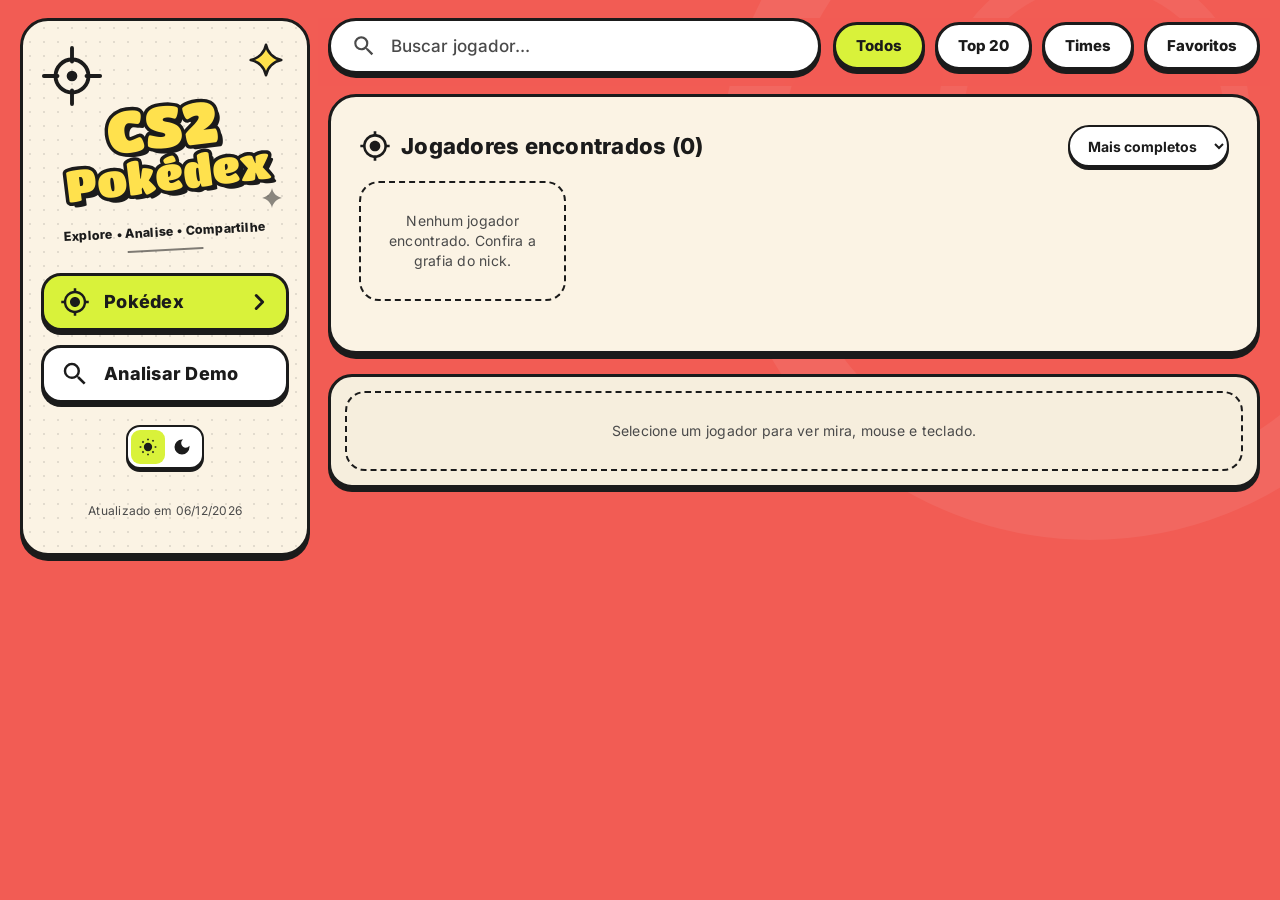
==== docs/index.html @ 6ddd0ee3 "Remove o texto Escopo não informado do card de teclado Co-Authored-By: Claude Sonnet 5.5 <noreply@an" ====
<!DOCTYPE html>
<html lang="pt-br">
<head>
<meta charset="UTF-8">
<meta name="viewport" content="width=device-width, initial-scale=1">
<meta name="color-scheme" content="light dark">
<meta name="theme-color" content="#F25C54">
<meta name="description" content="CS2 Pokédex: mira, viewmodel, mouse e teclado dos jogadores de CS2. Leia demos no navegador e pesquise setups de profissionais.">
<title>CS2 Pokédex – Mira, viewmodel e setups de CS2</title>
<script>try{var t=localStorage.getItem("cs2x:theme")||"light";document.documentElement.dataset.theme=t}catch(e){document.documentElement.dataset.theme="light"}</script>
<link rel="stylesheet" href="fonts/fonts.css">
<link rel="stylesheet" href="style.css?v=20261120-3">
<link rel="preload" href="cybershoke-links.json" as="fetch" crossorigin>
<link rel="preload" href="crosshairs.json" as="fetch" crossorigin>
<link rel="preload" href="pro-meta.json" as="fetch" crossorigin>
</head>
<body>
<a class="skip" href="#main">Pular para o conteúdo</a>

<header class="appbar">
  <button type="button" class="icon-btn menu" id="menuBtn" aria-label="Abrir ou fechar o menu" aria-expanded="true" aria-controls="side"><svg class="i" data-i="menu"></svg></button>
  <a class="brand" href="#/inicio" aria-label="CS2 Pokédex – ir para o início">
    <svg viewBox="0 0 24 24" aria-hidden="true"><path d="M12 8a4 4 0 100 8 4 4 0 000-8zm8.94 3A8.994 8.994 0 0013 3.06V1h-2v2.06A8.994 8.994 0 003.06 11H1v2h2.06A8.994 8.994 0 0011 20.94V23h2v-2.06A8.994 8.994 0 0020.94 13H23v-2h-2.06zM12 19c-3.87 0-7-3.13-7-7s3.13-7 7-7 7 3.13 7 7-3.13 7-7 7z"/></svg>
    <span><b>CS2 <em>Pokédex</em></b><small>Mira, viewmodel e setups de CS2</small></span>
  </a>
  <div class="spacer"></div>
</header>

<div class="shell">
<div class="scrim" id="scrim"></div>
<nav class="side" id="side" aria-label="Principal">
  <div class="side-brand">
    <svg class="sb-aim" viewBox="0 0 64 64" fill="none" stroke="currentColor" stroke-width="4" stroke-linecap="round" aria-hidden="true"><circle cx="32" cy="32" r="17"/><path d="M32 3v14M32 47v14M3 32h14M47 32h14"/><circle cx="32" cy="32" r="3.5" fill="currentColor"/></svg>
    <svg class="sb-spark-y" viewBox="0 0 40 40" aria-hidden="true"><path fill="#FFE14D" stroke="#1B1B1B" stroke-width="3" stroke-linejoin="round" d="M20 2c1.5 9 8.5 16 18 18-9.5 2-16.5 9-18 18C18.5 29 11.5 22 2 20 11.5 18 18.5 11 20 2z"/></svg>
    <svg class="sb-spark-g" viewBox="0 0 40 40" aria-hidden="true"><path fill="currentColor" d="M20 2c1.5 9 8.5 16 18 18-9.5 2-16.5 9-18 18C18.5 29 11.5 22 2 20 11.5 18 18.5 11 20 2z"/></svg>
    <div class="sb-logo" role="img" aria-label="CS2 Pokédex"><b>CS2</b><i>Pokédex</i></div>
    <div class="sb-tag">Explore • Analise • Compartilhe</div>
  </div>
  <a href="#/inicio" data-page="inicio"><svg class="i" data-i="aim"></svg>Pokédex<svg class="chev" viewBox="0 0 24 24" fill="none" stroke="currentColor" stroke-width="3.2" stroke-linecap="round" stroke-linejoin="round" aria-hidden="true"><path d="M9 5l7 7-7 7"/></svg></a>
  <a href="#/demo" data-page="demo"><svg class="i" data-i="search"></svg>Analisar Demo</a>
  <div class="theme side-theme" role="group" aria-label="Tema">
    <button type="button" class="icon-btn" data-theme-set="light" aria-label="Tema claro"><svg class="i" data-i="sun"></svg></button>
    <button type="button" class="icon-btn" data-theme-set="dark" aria-label="Tema escuro"><svg class="i" data-i="moon"></svg></button>
  </div>
  <p class="upd">Atualizado em <span id="upd"></span></p>
</nav>

<div class="col">
  <div class="dex-bar" data-view="inicio">
    <div class="search">
      <div class="search-field">
        <svg width="24" height="24" viewBox="0 0 24 24" aria-hidden="true"><path d="M15.5 14h-.79l-.28-.27A6.471 6.471 0 0016 9.5 6.5 6.5 0 109.5 16c1.61 0 3.09-.59 4.23-1.57l.27.28v.79l5 4.99L20.49 19l-4.99-5zm-6 0C7.01 14 5 11.99 5 9.5S7.01 5 9.5 5 14 7.01 14 9.5 11.99 14 9.5 14z"/></svg>
        <input type="text" id="dexSearch" placeholder="Buscar jogador..." autocomplete="off" spellcheck="false" aria-label="Buscar jogador">
        <button type="button" class="icon-btn" id="dexClear" aria-label="Limpar busca" hidden><svg class="i" data-i="close"></svg></button>
      </div>
    </div>
    <div class="dex-chips" id="dexChips" role="group" aria-label="Filtros"></div>
  </div>
<div class="dex">
  <div class="dex-main">
<main id="main" tabindex="-1">
<section data-view="demo" hidden>
<div class="dtabs" role="tablist"><button type="button" class="on" data-dtab="demo">Demo</button><button type="button" data-dtab="fav">Favoritos</button><button type="button" data-dtab="hist">Histórico</button></div>
<div data-dpane="demo">
  <div id="intro">
    <div class="hero">
      <h2>Obtenha <span>mira</span> e <span>viewmodel</span> do CS2 de forma rápida e fácil</h2>
      <p>Faça o upload do arquivo .dem. Ele é lido no seu computador e não é enviado para nenhum servidor.</p>
    </div>
    <button type="button" class="dropzone" id="dropzone">
      <span class="icon"><svg width="32" height="32" viewBox="0 0 24 24" aria-hidden="true"><path d="M19.35 10.04A7.49 7.49 0 0012 4C9.11 4 6.6 5.64 5.35 8.04A5.994 5.994 0 000 14c0 3.31 2.69 6 6 6h13c2.76 0 5-2.24 5-5 0-2.64-2.05-4.78-4.65-4.96zM14 13v4h-4v-4H7l5-5 5 5h-3z"/></svg></span>
      <span class="title">Arraste o arquivo .dem aqui</span>
      <span class="support">ou clique para selecionar</span>
      <span class="btn btn-filled" id="pick">Selecionar arquivo</span>
      <span class="dz-meta">Suporte: .dem · o arquivo é lido em partes, direto do seu disco</span>
    </button>
    <input type="file" id="fileInput" accept=".dem" class="sr" tabindex="-1">
    <div class="trust">
      <div><svg data-i="shield" viewBox="0 0 24 24" aria-hidden="true"></svg><p style="margin:0"><b>Processamento local</b><span>Seu demo é lido no próprio navegador</span></p></div>
      <div><svg data-i="lock" viewBox="0 0 24 24" aria-hidden="true"></svg><p style="margin:0"><b>Sem envio para servidores</b><span>O arquivo .dem não sai do seu dispositivo</span></p></div>
      <div><svg data-i="bolt" viewBox="0 0 24 24" aria-hidden="true"></svg><p style="margin:0"><b>Rápido e simples</b><span>Sem cadastro e sem instalar nada</span></p></div>
    </div>
  <details class="how tut"><summary>Como baixar e extrair a demo</summary>
<ol class="steps">
    <li>
      <h3>Baixe a demo da partida</h3>
      <p>A demo é o arquivo da partida, com a extensão <b>.dem</b>. Baixe a partir de onde ela foi jogada:</p>
      <ul>
        <li><b>CS2:</b> no menu do jogo, abra <b>Assistir → Suas partidas</b> e baixe a demo da partida. As demos ficam disponíveis por tempo limitado.</li>
        <li><b>FACEIT:</b> abra a sala da partida e use a opção de baixar a demo.</li>
        <li><b>HLTV:</b> abra a página da partida e baixe a demo (GOTV) na seção de demos.</li>
      </ul>
    </li>
    <li>
      <h3>Extraia o arquivo</h3>
      <p>Muitas demos chegam compactadas (<b>.zip</b>, <b>.rar</b>, <b>.gz</b>, <b>.bz2</b> ou <b>.zst</b>). O site só aceita o arquivo já extraído, terminado em <b>.dem</b>.</p>
      <ul>
        <li><b>Windows:</b> clique com o botão direito no arquivo e escolha <b>Extrair aqui</b> (7-Zip ou WinRAR). Para <b>.zst</b>, use um programa com suporte, como o NanaZip ou o 7-Zip-zstd.</li>
        <li><b>Mac:</b> use o The Unarchiver ou o Keka.</li>
        <li>Depois de extrair, confira se o nome do arquivo termina em <b>.dem</b>.</li>
      </ul>
    </li>
    <li>
      <h3>Envie o arquivo para o site</h3>
      <p>Abra o <a href="#/inicio">Início</a>, arraste o arquivo <b>.dem</b> para a caixa ou clique em <b>Selecionar arquivo</b>. O arquivo é lido no seu computador e não é enviado para nenhum servidor. Demos grandes podem levar alguns minutos.</p>
    </li>
    <li>
      <h3>Copie a mira e o viewmodel</h3>
      <p>Cada jogador da partida aparece em um card, com a prévia da mira, o código da mira (<b>crosshair code</b>) e os comandos de <b>viewmodel</b>. Troque entre as abas <b>Mira</b> e <b>Viewmodel</b> e use o botão <b>Copiar</b>.</p>
      <ul>
        <li><b>Mira:</b> no CS2, abra as configurações da mira e importe o código, ou cole no console: <code>apply_crosshair_code CÓDIGO</code>.</li>
        <li><b>Viewmodel:</b> abra o console do jogo e cole os comandos copiados.</li>
      </ul>
    </li>
    <li>
      <h3>Veja mouse, vídeo e CFG</h3>
      <p>No rodapé do card ficam os botões <b>Mouse</b>, <b>Vídeo</b> e <b>CFG</b>, quando houver dados do jogador.</p>
      <ul>
        <li><b>Mouse</b> e <b>Vídeo:</b> o card vira e mostra sensibilidade, DPI, eDPI, zoom e Hz, ou a resolução. Use a seta no canto do card para voltar.</li>
        <li><b>CFG:</b> abre a configuração completa do jogador no CyberShoke (o SteamID do jogador é enviado ao CyberShoke).</li>
      </ul>
    </li>
  </ol>
  </details>
  </div>

  <section class="progress" id="progress" aria-live="polite">
    <div class="sec-head"><svg class="i" data-i="bars"></svg><div><h2>Análise em andamento</h2><p>Processando o demo para extrair crosshair e viewmodel.</p></div></div>
    <div class="job">
      <div class="job-ic"><svg class="i" data-i="sync"></svg></div>
      <div class="job-main">
        <strong id="progressTitle"></strong><span id="progressSub"></span>
        <div class="linear indeterminate" id="linear" role="progressbar" aria-label="Progresso da análise" aria-valuemin="0" aria-valuemax="100"><div class="bar" id="bar"></div></div>
      </div>
      <div class="job-side"><span class="badge" id="badge">Analisando</span><span class="timer" id="timer">00:00:00</span></div>
    </div>
    <div class="recent">
      <div class="recent-head"><div><h2>Demos recentes</h2><p>Últimos arquivos analisados neste navegador.</p></div><a class="cfg-link" href="#/demo" data-tab="hist">Ver todos</a></div>
      <ul class="recent-list" id="recentList"></ul>
    </div>
  </section>

  <section class="error" id="error" role="alert">
    <svg width="24" height="24" viewBox="0 0 24 24" aria-hidden="true"><path d="M12 2C6.48 2 2 6.48 2 12s4.48 10 10 10 10-4.48 10-10S17.52 2 12 2zm1 15h-2v-2h2v2zm0-4h-2V7h2v6z"/></svg>
    <div><strong>Não foi possível analisar o demo</strong><span id="errorText"></span></div>
  </section>

  <section class="results" id="results">
    <div class="results-head">
      <div>
        <h2>Jogadores do demo</h2>
        <p id="resultCount"></p>
      </div>
      <button type="button" class="btn btn-tonal" id="again"><svg class="i" data-i="sync"></svg>Analisar outro demo</button>
    </div>
    <div id="cards"></div>
  </section>

</div>
<div data-dpane="fav" hidden><h2 class="page">Favoritos</h2><div class="dex-grid" id="favGrid"></div></div>
<div data-dpane="hist" hidden><h2 class="page">Histórico</h2>
  <ul class="hist" id="histList"></ul>
  <button type="button" class="btn btn-outline" id="histClear">Limpar histórico</button></div>
</section>

<section data-view="inicio">
    <div class="dex-head">
        <h2><svg class="i" data-i="aim" aria-hidden="true"></svg><span id="dexCount" aria-live="polite">Carregando jogadores…</span></h2>
        <label class="dex-sort" id="dexTeamWrap" hidden><span class="sr">Time</span><select id="dexTeam"></select></label>
        <label class="dex-sort"><span class="sr">Ordenar por</span><select id="dexSort"><option value="full">Mais completos</option><option value="az">A–Z</option></select></label>
      </div>
      <div class="dex-grid" id="dexGrid"></div>
      <div class="dex-pages" id="dexPages" aria-live="polite"></div>
    </div>
    <aside class="dex-detail" id="searchResult" aria-live="polite"><p class="dex-empty">Carregando perfil…</p></aside>
  </div>
</section>
</main>
</div>
</div>

<div class="snackbar" id="snackbar" role="status" aria-live="polite"></div>


<script src="crosshair.js?v=20261117-video1"></script>
<script>window.SD_BUILD_DATE = '__BUILD_DATE__';</script>
<script src="app.js?v=20261120-8"></script>
</body>
</html>
---- docs/fonts/fonts.css ----
/* Fontes hospedadas no proprio site (Inter, Roboto, Roboto Mono, Titan One; licenca OFL), sem requisicoes ao Google. */
@font-face { font-family: "Inter"; font-style: normal; font-weight: 400; font-display: swap; src: url("inter-latin-400-normal.woff2") format("woff2"); }
@font-face { font-family: "Inter"; font-style: normal; font-weight: 500; font-display: swap; src: url("inter-latin-500-normal.woff2") format("woff2"); }
@font-face { font-family: "Inter"; font-style: normal; font-weight: 700; font-display: swap; src: url("inter-latin-700-normal.woff2") format("woff2"); }
@font-face { font-family: "Inter"; font-style: normal; font-weight: 800; font-display: swap; src: url("inter-latin-800-normal.woff2") format("woff2"); }
@font-face { font-family: "Roboto"; font-style: normal; font-weight: 400; font-display: swap; src: url("roboto-latin-400-normal.woff2") format("woff2"); }
@font-face { font-family: "Roboto"; font-style: normal; font-weight: 500; font-display: swap; src: url("roboto-latin-500-normal.woff2") format("woff2"); }
@font-face { font-family: "Roboto"; font-style: normal; font-weight: 700; font-display: swap; src: url("roboto-latin-700-normal.woff2") format("woff2"); }
@font-face { font-family: "Roboto Mono"; font-style: normal; font-weight: 400; font-display: swap; src: url("roboto-mono-latin-400-normal.woff2") format("woff2"); }
@font-face { font-family: "Roboto Mono"; font-style: normal; font-weight: 500; font-display: swap; src: url("roboto-mono-latin-500-normal.woff2") format("woff2"); }
@font-face { font-family: "Titan One"; font-style: normal; font-weight: 400; font-display: swap; src: url("titan-one-latin-400-normal.woff2") format("woff2"); }
---- docs/style.css ----
/* SetupDex: tema escuro (padrão do :root) e tema claro coral/creme/lima */
  :root {
    --md-primary: #D9F23A; --md-on-primary: #1B1B1B;
    --md-primary-container: #46510F; --md-on-primary-container: #EEFA9A;
    --md-secondary-container: #4A2E2F; --md-on-secondary-container: #FBE4D6;
    --md-surface: #1B1112; --md-surface-container-low: #33201F;
    --md-surface-container: #3C2625; --md-surface-container-high: #47302F;
    --md-surface-container-highest: #523A39; --md-on-surface: #FBF3E4;
    --md-on-surface-variant: #D9C6B8; --md-outline: #A8887C;
    --md-outline-variant: #6B4A47; --md-inverse-surface: #FBF3E4;
    --md-inverse-on-surface: #1B1B1B; --md-error: #FFB4A9;
    --md-error-container: #8C1D18; --md-on-error-container: #F9DEDC;
    --md-accent: #D9F23A; --md-grad-a: #D9F23A; --md-grad-b: #FFE94A;
    --md-shadow: 0 5px 0 #000;
    --md-elev1: 0 4px 0 #000; --md-elev2: 0 6px 0 #000;
    --sd-page: #1B1112; --sd-panel: #241617; --sd-border: #7A5A55; --sd-on-page: #FBF3E4;
    --sd-lime: #D9F23A; --sd-ok: #9BE7A8;
  }
  :root[data-theme="light"] {
    --md-primary: #1B1B1B; --md-on-primary: #D9F23A;
    --md-primary-container: #D9F23A; --md-on-primary-container: #1B1B1B;
    --md-secondary-container: #EADFC8; --md-on-secondary-container: #1B1B1B;
    --md-surface: #FFFFFF; --md-surface-container-low: #FFFFFF;
    --md-surface-container: #F6EEDD; --md-surface-container-high: #EADFC8;
    --md-surface-container-highest: #E2D5B8; --md-on-surface: #1B1B1B;
    --md-on-surface-variant: #4A4A4A; --md-outline: #1B1B1B;
    --md-outline-variant: #1B1B1B; --md-inverse-surface: #1B1B1B;
    --md-inverse-on-surface: #FBF3E4; --md-error: #B3261E;
    --md-error-container: #F9DEDC; --md-on-error-container: #410E0B;
    --md-accent: #C9362E; --md-grad-a: #C9362E; --md-grad-b: #E0653B;
    --md-shadow: 0 5px 0 #1B1B1B;
    --md-elev1: 0 4px 0 #1B1B1B; --md-elev2: 0 6px 0 #1B1B1B;
    --sd-page: #F25C54; --sd-panel: #FBF3E4; --sd-border: #1B1B1B; --sd-on-page: #1B1B1B;
    --sd-lime: #D9F23A; --sd-ok: #9BE7A8;
  }

  * { box-sizing: border-box; }
  html, body { margin: 0; }
  [hidden] { display: none !important; }
  body {
    font-family: "Inter", "Roboto", system-ui, sans-serif;
    font-size: 14px; line-height: 20px; letter-spacing: .25px;
    background: var(--md-surface); color: var(--md-on-surface);
    min-height: 100vh;
  }

  /* Cabeçalho, menu lateral e páginas */
  .appbar { position: sticky; top: 0; z-index: 20; display: flex; align-items: center; gap: 12px; height: 68px; padding: 0 20px; background: var(--md-surface); border-bottom: 1px solid var(--md-outline-variant); }
  .brand { display: flex; align-items: center; gap: 12px; color: inherit; text-decoration: none; }
  .brand svg { width: 34px; height: 34px; fill: var(--md-accent); flex: none; }
  .brand b { display: block; font-size: 20px; line-height: 24px; font-weight: 700; letter-spacing: 0; }
  .brand b em { font-style: normal; color: var(--md-accent); }
  .brand small { display: block; font-size: 12px; line-height: 16px; color: var(--md-on-surface-variant); }
  .spacer { flex: 1; }
  .i { width: 20px; height: 20px; fill: currentColor; flex: none; }
  .icon-btn { display: grid; place-items: center; width: 40px; height: 40px; border: 0; border-radius: 10px; background: none; color: var(--md-on-surface-variant); cursor: pointer; }
  .icon-btn:hover { background: var(--md-surface-container-high); }
  .theme { display: flex; padding: 3px; border-radius: 12px; background: var(--md-surface-container-high); }
  .theme .icon-btn { width: 34px; height: 34px; border-radius: 9px; }
  .theme .icon-btn[aria-pressed="true"] { background: var(--md-secondary-container); color: var(--md-on-surface); }
  .login { margin: 0; }
  .shell { display: flex; min-height: calc(100vh - 68px); }
  .side { width: 232px; flex: none; display: flex; flex-direction: column; gap: 4px; padding: 16px 12px; background: var(--md-surface); border-right: 1px solid var(--md-outline-variant); }
  .side a { display: flex; align-items: center; gap: 12px; height: 48px; padding: 0 16px; border-radius: 24px; color: var(--md-on-surface-variant); text-decoration: none; font-weight: 500; }
  .side a:hover { background: var(--md-surface-container-high); }
  .side a[aria-current="page"] { background: var(--md-secondary-container); color: var(--md-on-secondary-container); }
  .upd { margin: auto 0 0; padding: 12px 14px; font-size: 12px; color: var(--md-on-surface-variant); }
  main { flex: 1; min-width: 0; max-width: 1180px; margin: 0 auto; padding: 32px 24px 96px; }
  .scrim { display: none; }
  .shell.closed .side { display: none; }
  @media (max-width: 860px) {
    .side { position: fixed; z-index: 30; top: 68px; bottom: 0; left: 0; transform: translateX(-100%); transition: transform .2s; }
    .side.open { transform: none; }
    .scrim.on { display: block; position: fixed; inset: 68px 0 0; z-index: 25; background: rgba(0,0,0,.5); }
    main { padding: 24px 16px 96px; }
  }
  @media (max-width: 480px) { .brand small { display: none; } }
  h2.page { margin: 0 0 16px; font-size: 24px; line-height: 32px; }

  /* Início */
  .hero { max-width: 720px; margin: 0 auto 28px; text-align: center; }
  .hero h2 { margin: 0 0 12px; font-size: clamp(28px, 5vw, 42px); line-height: 1.15; font-weight: 800; letter-spacing: -.5px; }
  .hero h2 span { background: linear-gradient(90deg, var(--md-grad-a), var(--md-grad-b)); -webkit-background-clip: text; background-clip: text; color: transparent; }
  .hero p { margin: 0; color: var(--md-on-surface-variant); }
  .dropzone { border-color: var(--md-primary); border-radius: 20px; background: var(--md-surface-container-low); }
  .dz-meta { margin-top: 8px; font-size: 12px; color: var(--md-on-surface-variant); }
  .trust { display: grid; grid-template-columns: repeat(3, 1fr); margin-top: 16px; border: 1px solid var(--md-outline-variant); border-radius: 20px; background: var(--md-surface-container-low); }
  .trust div { display: flex; gap: 12px; align-items: center; padding: 16px; }
  .trust svg { width: 26px; height: 26px; fill: var(--md-accent); }
  .trust b { display: block; font-size: 13px; }
  .trust span { font-size: 12px; color: var(--md-on-surface-variant); }
  @media (max-width: 700px) { .trust { grid-template-columns: 1fr; } }
  .sec { margin-top: 40px; }
  .sec h2 { margin: 0 0 4px; font-size: 20px; line-height: 28px; font-weight: 700; }
  .sec > p { margin: 0 0 16px; color: var(--md-on-surface-variant); }
  .sec .search { margin: 0 0 16px; }
  .checker { background: repeating-conic-gradient(var(--md-surface-container-highest) 0 25%, var(--md-surface-container-high) 0 50%) 0 0 / 16px 16px; }

  /* Cartões com abas */
  #cards { grid-template-columns: repeat(auto-fill, minmax(230px, 1fr)); }
  .tabs { display: flex; margin-top: 8px; border-bottom: 1px solid var(--md-outline-variant); }
  .tabs button { position: relative; flex: 1; height: 48px; border: 0; background: none; color: var(--md-on-surface-variant); font: 500 14px "Inter", "Roboto", sans-serif; letter-spacing: .1px; cursor: pointer; transition: background .15s, color .15s; }
  .tabs button:focus-visible { outline: 2px solid var(--md-primary); outline-offset: -4px; border-radius: 8px; }
  .tabs button:hover { background: color-mix(in srgb, var(--md-on-surface) 8%, transparent); }
  .tabs button::after { content: ""; position: absolute; left: 50%; bottom: -1px; width: 0; height: 3px; border-radius: 3px 3px 0 0; background: var(--md-primary); transform: translateX(-50%); transition: width .2s; }
  .tabs button[aria-selected="true"] { color: var(--md-primary); }
  .tabs button[aria-selected="true"]::after { width: min(64px, 70%); }
  .pane { padding: 16px; }
  .pane .card-media { height: 112px; border-radius: 12px; }
  .codebox { margin-top: 12px; padding: 8px 16px 10px; border-radius: 4px 4px 0 0; border-bottom: 1px solid var(--md-on-surface-variant); background: var(--md-surface-container-highest); }
  .codelabel { display: block; font: 500 12px/16px "Inter", "Roboto", sans-serif; letter-spacing: .4px; color: var(--md-on-surface-variant); }
  .codebox pre { margin: 2px 0 0; font: 12px/18px "Roboto Mono", ui-monospace, monospace; white-space: pre-wrap; overflow-wrap: anywhere; color: var(--md-on-surface); user-select: all; }
  .pair { display: flex; margin-top: 12px; }
  .pair .btn { height: 40px; padding: 0 20px 0 16px; margin: 0; gap: 8px; }
  .pair .btn svg { width: 18px; height: 18px; margin: 0; }
  .pane .empty { margin: 0; padding: 28px 0; text-align: center; color: var(--md-on-surface-variant); }

  /* Análise em andamento */
  .progress:not(.analyzing) .sec-head, .progress:not(.analyzing) .recent, .progress:not(.analyzing) .job-ic, .progress:not(.analyzing) .job-side .timer { display: none; }
  .sec-head { display: flex; align-items: center; gap: 14px; margin-bottom: 14px; }
  .sec-head svg { width: 30px; height: 30px; color: var(--md-accent); }
  .sec-head h2, .recent-head h2 { margin: 0; font-size: 17px; line-height: 24px; font-weight: 700; }
  .sec-head p, .recent-head p { margin: 0; font-size: 13px; color: var(--md-on-surface-variant); }
  .job { display: flex; align-items: center; gap: 20px; padding: 20px; border: 1px solid var(--md-outline-variant); border-radius: 20px; background: var(--md-surface-container-low); }
  .job-ic { display: grid; place-items: center; flex: none; width: 64px; height: 64px; border-radius: 50%; background: var(--md-primary-container); color: var(--md-accent); }
  .job-ic svg { width: 30px; height: 30px; animation: spin 2.4s linear infinite; }
  @keyframes spin { to { transform: rotate(-360deg); } }
  .job-main { flex: 1; min-width: 0; }
  .job-main strong { display: block; overflow-wrap: anywhere; font-size: 17px; line-height: 24px; font-weight: 600; }
  .job-main span { display: block; margin-bottom: 12px; font-size: 13px; color: var(--md-on-surface-variant); }
  .job-side { display: flex; flex-direction: column; align-items: flex-end; gap: 10px; }
  .timer { font-size: 13px; font-variant-numeric: tabular-nums; color: var(--md-on-surface-variant); }
  .badge { display: inline-flex; align-items: center; gap: 6px; height: 28px; padding: 0 12px; border-radius: 14px; font-size: 12px; font-weight: 500; white-space: nowrap; background: var(--md-primary-container); color: var(--md-on-primary-container); }
  .badge.done { background: rgba(34,197,94,.16); color: #4ADE80; }
  :root[data-theme="light"] .badge.done { color: #15803D; }
  .recent { margin-top: 24px; padding: 20px; border: 1px solid var(--md-outline-variant); border-radius: 20px; background: var(--md-surface-container-low); }
  .recent-head { display: flex; align-items: center; justify-content: space-between; gap: 12px; margin-bottom: 14px; }
  .recent-list { margin: 0; padding: 0; list-style: none; border: 1px solid var(--md-outline-variant); border-radius: 12px; }
  .recent-list li { display: grid; grid-template-columns: auto minmax(0, 1fr) auto 96px; align-items: center; gap: 14px; padding: 12px 16px; }
  .recent-list li + li { border-top: 1px solid var(--md-outline-variant); }
  .recent-list b { display: block; overflow: hidden; text-overflow: ellipsis; white-space: nowrap; font-weight: 500; }
  .recent-list small { color: var(--md-on-surface-variant); }
  .recent-list .n { font-size: 13px; color: var(--md-on-surface-variant); text-align: right; }
  @media (max-width: 600px) { .job { flex-wrap: wrap; } .job-ic { display: none; } .recent-list li { grid-template-columns: auto minmax(0, 1fr) auto; } .recent-list .n { display: none; } }
  .pair { grid-template-columns: 1fr; }

  /* Página de busca */
  .page.big { font-size: clamp(30px, 5vw, 40px); line-height: 1.15; font-weight: 800; letter-spacing: -.5px; }
  .acc { background: linear-gradient(90deg, var(--md-grad-a), var(--md-grad-b)); -webkit-background-clip: text; background-clip: text; color: transparent; }
  .lead { margin: 0 0 20px; color: var(--md-on-surface-variant); }
  [data-view="inicio"] .search { max-width: none; margin: 0 0 16px; }
  [data-view="inicio"] .search-field { height: 64px; padding: 0 12px 0 24px; border-radius: 32px; border-color: var(--md-primary); background: var(--md-surface-container-low); }
  [data-view="inicio"] .search-field:focus-within { box-shadow: 0 0 0 3px color-mix(in srgb, var(--md-primary) 28%, transparent); }
  [data-view="inicio"] .search-field input { font: 500 18px "Inter", system-ui, sans-serif; letter-spacing: 0; }
  [data-view="inicio"] .suggest { top: 72px; }
  .rs { display: flex; flex-wrap: wrap; align-items: center; gap: 8px; margin: 0 0 24px; }
  .rs > span { display: flex; align-items: center; gap: 8px; margin-right: 4px; font-size: 13px; color: var(--md-on-surface-variant); }
  .chip { height: 34px; padding: 0 14px; border-radius: 17px; border: 1px solid var(--md-outline-variant); background: var(--md-surface-container-high); color: inherit; font: inherit; font-size: 13px; cursor: pointer; }
  .chip:hover { border-color: var(--md-primary); }
  [data-view="inicio"] #searchResult { grid-template-columns: minmax(0, 1fr); margin: 0; }
  /* Card do jogador: cabeçalho, mira e mouse/vídeo em cartões separados */
  .pro { display: grid; gap: 16px; }
  .pro-head { display: flex; flex-direction: column; gap: 16px; padding: 24px; border-radius: 20px; background: var(--md-surface-container-low); }
  .pro-top { display: flex; align-items: center; gap: 16px; }
  .pro-av { display: grid; place-items: center; flex: none; width: 72px; height: 72px; overflow: hidden; border-radius: 50%; border: 2px solid var(--md-primary); background: var(--md-primary-container); font-size: 32px; font-weight: 500; color: var(--md-on-primary-container); text-transform: uppercase; }
  .pro-av.has-photo { padding: 0; background: #3e4c54; }
  .pro-av img { display: block; width: 100%; height: 100%; object-fit: cover; }
  .pro-main { flex: 1; min-width: 0; }
  .pro-name { margin: 0; font-size: 28px; line-height: 36px; font-weight: 500; letter-spacing: 0; overflow-wrap: anywhere; }
  .pro-tag { display: inline-flex; align-items: center; height: 22px; margin-top: 6px; padding: 0 10px; border-radius: 8px; background: var(--md-surface-container-high); font-size: 11px; font-weight: 500; letter-spacing: .4px; text-transform: uppercase; }
  .pro-links { display: flex; flex-wrap: wrap; gap: 8px; margin-top: 12px; }
  .pro-btn { display: inline-flex; align-items: center; justify-content: center; gap: 8px; height: 36px; padding: 0 16px; border: 1px solid var(--md-outline-variant); border-radius: 18px; background: transparent; color: var(--md-on-surface); font-size: 13px; font-weight: 500; text-decoration: none; transition: background .15s, filter .15s; }
  .pro-btn .i { width: 16px; height: 16px; }
  .pro-btn.faceit { border-color: #FF5500; background: #FF5500; color: #fff; }
  .pro-btn.faceit:hover { filter: brightness(1.15); }
  .pro-btn.hltv { border-color: #2B6EA4; background: #2B6EA4; color: #fff; }
  .pro-btn.hltv:hover { filter: brightness(1.15); }
  .pro-btn.cfg { border-color: transparent; background: var(--md-secondary-container); color: var(--md-on-secondary-container); }
  .pro-btn.cfg:hover { filter: brightness(1.15); }
  .pro-note { display: flex; align-items: center; gap: 12px; padding: 14px 16px; border-radius: 16px; background: var(--md-primary-container); color: var(--md-on-primary-container); font-size: 15px; line-height: 22px; font-weight: 500; }
  .pro-note svg { width: 24px; height: 24px; flex: none; fill: currentColor; }
  .pro-note p { margin: 0; }
  .pro-note b { font-weight: 700; }
  .pro-card h3, .back-sec h3 { display: flex; align-items: center; gap: 8px; }
  .pro-card h3 svg, .back-sec h3 svg { width: 20px; height: 20px; flex: none; fill: var(--md-primary); }
  .pro-tiles dt { display: flex; align-items: center; gap: 6px; }
  .pro-tiles dt svg { width: 18px; height: 18px; flex: none; fill: var(--md-primary); }
  .pro-tiles.compact { gap: 6px; }
  .pro-tiles.compact div { padding: 10px 10px 8px; }
  .pro-tiles.compact dd { font-size: 18px; line-height: 22px; }
  .pro-tiles.compact div:only-child { grid-column: 1 / -1; }
  .pro-card { padding: 24px; border: 1px solid var(--md-outline-variant); border-radius: 20px; }
  .pro-card h3 { margin: 0 0 16px; font-size: 14px; line-height: 20px; font-weight: 500; }
  .pro-grid { display: grid; grid-template-columns: repeat(auto-fit, minmax(min(100%, 280px), 1fr)); gap: 16px; }
  .pro-tiles { display: grid; grid-template-columns: repeat(2, minmax(0, 1fr)); gap: 8px; margin: 0; }
  .pro-tiles div { padding: 12px 14px; border-radius: 12px; background: var(--md-surface-container-high); }
  .pro-tiles dt { font-size: 12px; line-height: 16px; color: var(--md-on-surface-variant); }
  .pro-tiles dd { margin: 4px 0 0; font-size: 20px; line-height: 24px; font-weight: 500; font-variant-numeric: tabular-nums; }
  .xh-row { display: flex; flex-wrap: wrap; align-items: flex-start; gap: 16px; }
  .xh-prev { display: grid; place-items: center; flex: none; width: 112px; height: 112px; border-radius: 12px; }
  .xh-prev canvas { width: 96px; height: 96px; }
  .xh-body { flex: 1; min-width: 220px; display: flex; flex-direction: column; align-items: flex-start; gap: 12px; }
  .xh-code { width: 100%; margin: 0; padding: 10px 12px; border-radius: 8px; background: var(--md-surface-container-high); font: 12px/18px "Roboto Mono", ui-monospace, monospace; white-space: pre-wrap; overflow-wrap: anywhere; user-select: all; }
  .xh-chips { display: flex; flex-wrap: wrap; gap: 8px; }
  .xh-chip { display: inline-flex; align-items: center; height: 32px; padding: 0 12px; border-radius: 10px; font-size: 12px; font-weight: 500; }
  .xh-chip.tonal { background: var(--md-secondary-container); color: var(--md-on-secondary-container); }

  .xh-body .btn { margin: 0; }
  @media (max-width: 480px) { .pro-head, .pro-card { padding: 16px; } .pro-name { font-size: 24px; line-height: 30px; } }

  /* Conversor de sensibilidade (DPI) */
  .cv { display: contents; }
  .cv-card { padding: 24px; border: 1px solid var(--md-outline-variant); border-radius: 20px; background: var(--md-surface-container-low); }
  .cv-card h3 { display: flex; align-items: center; gap: 8px; margin: 0 0 16px; font-size: 14px; line-height: 20px; font-weight: 500; }
  .cv-card h3 svg { width: 20px; height: 20px; fill: var(--md-primary); }
  .cv-fields { display: grid; grid-template-columns: repeat(2, minmax(0, 1fr)); gap: 12px; }
  .cv-fields.one { grid-template-columns: minmax(0, 1fr); }
  .cv-field { display: block; }
  .cv-field span { display: block; margin: 0 0 6px 4px; font-size: 12px; line-height: 16px; font-weight: 500; letter-spacing: .4px; color: var(--md-on-surface-variant); }
  .cv-field input { width: 100%; height: 56px; padding: 0 16px; border: 1px solid var(--md-outline); border-radius: 12px; background: var(--md-surface); color: var(--md-on-surface); font: 500 18px "Inter", system-ui, sans-serif; letter-spacing: 0; font-variant-numeric: tabular-nums; }
  .cv-field input:hover { border-color: var(--md-on-surface); }
  .cv-field input:focus { outline: none; border-color: var(--md-primary); box-shadow: 0 0 0 3px color-mix(in srgb, var(--md-primary) 28%, transparent); }
  .cv-field input[aria-invalid="true"] { border-color: var(--md-error); }
  .cv-chips { display: flex; flex-wrap: wrap; align-items: center; gap: 8px; margin-top: 12px; }
  .cv-chips > small { margin-right: 4px; color: var(--md-on-surface-variant); }
  .cv-result { text-align: center; background: var(--md-primary-container); border-color: transparent; color: var(--md-on-primary-container); }
  .cv-result h3 { justify-content: center; }
  .cv-result h3 svg { fill: currentColor; }
  .cv-big { font-size: clamp(40px, 8vw, 64px); line-height: 1.1; font-weight: 800; letter-spacing: -1px; font-variant-numeric: tabular-nums; }
  .cv-sub { margin: 8px 0 0; font-size: 14px; opacity: .85; font-variant-numeric: tabular-nums; }
  .cv-result .btn { margin-top: 16px; background: var(--md-primary); color: var(--md-on-primary); }
  .cv-result .btn svg { margin-left: -4px; width: 18px; height: 18px; }
  .cv-note { margin: 16px 0 0; font-size: 12px; line-height: 18px; color: var(--md-on-surface-variant); }
  .cv-title { margin: 0 0 12px; font-size: 22px; line-height: 28px; font-weight: 700; }
  .cv-cols { display: grid; grid-template-columns: repeat(2, minmax(0, 1fr)); gap: 16px 24px; }
  .cv-col { display: grid; grid-row: span 6; grid-template-rows: subgrid; row-gap: 16px; }
  .cv-col .cv-title { margin: 0 0 -4px; }
  .cv-col .lead { margin: 0 0 4px; }
  @media (max-width: 1100px) { .cv-cols { grid-template-columns: minmax(0, 1fr); gap: 40px; } .cv-col { grid-row: auto; grid-template-rows: none; } }
  @media (max-width: 480px) { .cv-card { padding: 16px; } .cv-fields { grid-template-columns: minmax(0, 1fr); } }

  /* Configurações e histórico */
  .panel { max-width: 560px; padding: 4px 20px; border: 1px solid var(--md-outline-variant); border-radius: 20px; background: var(--md-surface-container-low); }
  .row { display: flex; align-items: center; justify-content: space-between; gap: 16px; padding: 14px 0; border-bottom: 1px solid var(--md-outline-variant); }
  .row:last-child { border: 0; }
  .row small { display: block; color: var(--md-on-surface-variant); font-size: 12px; }
  select { height: 38px; padding: 0 10px; border-radius: 8px; border: 1px solid var(--md-outline-variant); background: var(--md-surface-container-high); color: inherit; font: inherit; }
  .sw { appearance: none; position: relative; flex: none; width: 44px; height: 26px; margin: 0; border-radius: 13px; border: 1px solid var(--md-outline-variant); background: var(--md-surface-container-highest); cursor: pointer; transition: background .15s; }
  .sw::after { content: ""; position: absolute; top: 2px; left: 2px; width: 20px; height: 20px; border-radius: 50%; background: #fff; transition: transform .15s; }
  .sw:checked { background: var(--md-primary); border-color: var(--md-primary); }
  .sw:checked::after { transform: translateX(18px); }
  .hist { display: grid; gap: 8px; max-width: 640px; margin: 0 0 16px; padding: 0; list-style: none; }
  .hist li { display: flex; align-items: center; gap: 4px; padding-right: 4px; border: 1px solid var(--md-outline-variant); border-radius: 12px; background: var(--md-surface-container-low); }
  .hist .open { flex: 1; min-width: 0; display: flex; align-items: center; gap: 12px; padding: 12px 14px; border: 0; background: none; color: inherit; font: inherit; text-align: left; cursor: pointer; }
  .hist .open b { display: block; overflow: hidden; text-overflow: ellipsis; white-space: nowrap; font-weight: 500; }
  .hist small { color: var(--md-on-surface-variant); }
  .tut .steps { max-width: 760px; margin: 0; padding: 0; list-style: none; counter-reset: st; display: grid; gap: 16px; }
  .tut .steps > li { position: relative; padding: 20px 24px 20px 72px; border: 1px solid var(--md-outline-variant); border-radius: 20px; background: var(--md-surface-container-low); counter-increment: st; }
  .tut .steps > li::before { content: counter(st); position: absolute; left: 20px; top: 20px; display: grid; place-items: center; width: 36px; height: 36px; border-radius: 50%; background: var(--md-primary-container); color: var(--md-on-primary-container); font-weight: 700; }
  .tut h3 { margin: 0 0 8px; font-size: 18px; line-height: 24px; }
  .tut p { margin: 0 0 8px; color: var(--md-on-surface-variant); }
  .tut ul { margin: 0; padding-left: 20px; color: var(--md-on-surface-variant); display: grid; gap: 6px; }
  .tut code { padding: 2px 6px; border-radius: 6px; background: var(--md-surface-container-high); color: var(--md-on-surface); font-family: "Roboto Mono", ui-monospace, monospace; font-size: 13px; }
  .tut a { color: var(--md-accent); }
  .tut-tip { max-width: 760px; margin: 20px 0 0; color: var(--md-on-surface-variant); }
  .about p { max-width: 640px; margin: 0 0 12px; color: var(--md-on-surface-variant); }

  /* Dropzone */
  .dropzone {
    display: flex; flex-direction: column; align-items: center; gap: 8px;
    width: 100%; padding: 48px 24px; text-align: center; font: inherit; color: inherit;
    background: var(--md-surface-container-low);
    border: 2px dashed var(--md-outline-variant); border-radius: 28px;
    cursor: pointer; transition: background .2s, border-color .2s;
  }
  .dropzone:hover { background: var(--md-surface-container); }
  .dropzone.hover { border-color: var(--md-primary); background: var(--md-surface-container-high); }
  .dropzone .icon {
    display: grid; place-items: center; width: 64px; height: 64px; margin-bottom: 8px;
    border-radius: 50%; background: var(--md-primary-container);
  }
  .dropzone .icon svg { fill: var(--md-on-primary-container); }
  .dropzone .title { font-size: 22px; line-height: 28px; letter-spacing: 0; }
  .dropzone .support { margin-top: 0; color: var(--md-on-surface-variant); }

  /* Buttons */
  .btn {
    position: relative; overflow: hidden;
    display: inline-flex; align-items: center; justify-content: center; gap: 8px;
    height: 40px; padding: 0 24px; border: 0; border-radius: 20px;
    font: 500 14px/20px "Inter", "Roboto", system-ui, sans-serif; letter-spacing: .1px;
    cursor: pointer; transition: box-shadow .2s;
  }
  .btn svg { fill: currentColor; margin-left: -8px; }
  .btn::after { content: ""; position: absolute; inset: 0; background: currentColor; opacity: 0; transition: opacity .15s; }
  .btn:hover::after { opacity: .08; }
  .btn:active::after { opacity: .12; }
  .btn-filled { background: var(--md-primary); color: var(--md-on-primary); margin-top: 16px; }
  .btn-filled:hover { box-shadow: var(--md-shadow); }
  .btn-tonal { background: var(--md-secondary-container); color: var(--md-on-secondary-container); }
  .btn-tonal.done { background: var(--md-primary-container); color: var(--md-on-primary-container); }
  .btn-text { background: var(--md-primary); color: var(--md-on-primary); padding: 0 14px; border-radius: 20px; }
  :focus-visible { outline: 3px solid var(--md-primary); outline-offset: 2px; }

  /* Progress */
  .progress { display: none; margin-top: 24px; }
  .progress.on { display: block; }
  .progress .label { margin-bottom: 12px; color: var(--md-on-surface-variant); }
  .progress .label strong { display: block; color: var(--md-on-surface); font-weight: 500; font-size: 16px; line-height: 24px; letter-spacing: .15px; }
  .linear { position: relative; height: 4px; border-radius: 2px; overflow: hidden; background: var(--md-secondary-container); }
  .linear .bar { position: absolute; inset: 0 auto 0 0; width: 0; background: var(--md-primary); border-radius: 2px; transition: width .2s linear; }
  .linear.indeterminate .bar { width: 40%; transition: none; animation: slide 1.6s cubic-bezier(.4,0,.2,1) infinite; }
  @keyframes slide { 0% { left: -40%; } 100% { left: 100%; } }
  .dropzone:disabled { cursor: progress; opacity: .6; }
  .dropzone:disabled:hover { background: var(--md-surface-container-low); }

  /* Banner de erro */
  .error {
    display: none; gap: 12px; align-items: flex-start; margin-top: 24px; padding: 16px;
    border-radius: 12px; background: var(--md-error-container); color: var(--md-on-error-container);
  }
  .error.on { display: flex; }
  .error svg { fill: currentColor; flex: none; }
  .error strong { display: block; font-weight: 500; font-size: 16px; line-height: 24px; letter-spacing: .15px; }

  /* Resultados */
  .results { display: none; margin-top: 32px; }
  .results.on { display: block; }
  .results-head { display: flex; flex-wrap: wrap; align-items: center; justify-content: space-between; gap: 16px; margin-bottom: 16px; }
  .results-head h2 { margin: 0; font-size: 24px; line-height: 32px; font-weight: 400; letter-spacing: 0; }
  .results-head .btn svg { width: 18px; height: 18px; margin: 0; }
  .results-head p { margin: 0; color: var(--md-on-surface-variant); }

  /* Cards (Material 3): midia, titulo, texto de apoio e acoes */
  #cards { display: grid; grid-template-columns: repeat(auto-fill, minmax(min(100%, 230px), 1fr)); gap: 16px; align-items: start; }
  .card {
    container: card / inline-size;
    display: flex; flex-direction: column; overflow: hidden;
    background: var(--md-surface-container-low); border-radius: 16px;
    box-shadow: var(--md-elev1); transition: box-shadow .2s;
  }
  .card:hover { box-shadow: var(--md-elev2); }
  .card-head { display: flex; align-items: center; gap: 12px; padding: 16px 16px 4px; }
  .card-av { display: grid; place-items: center; flex: none; width: 40px; height: 40px; border-radius: 50%; background: var(--md-primary-container); color: var(--md-on-primary-container); font-size: 16px; font-weight: 500; text-transform: uppercase; }
  .card-media {
    position: relative; display: grid; place-items: center; height: 112px;
    background: var(--md-surface-container-highest);
  }
  .card-media canvas { width: 96px; height: 96px; }

  .card-title { margin: 0; min-width: 0; font-size: 16px; line-height: 24px; font-weight: 500; letter-spacing: .15px; overflow-wrap: anywhere; }
  
  .support { margin-top: 10px; }
  .support + .support { margin-top: 8px; }

  /* Link "ver histórico" em Demos recentes */
  .cfg-link {
    display: inline-flex; align-items: center; justify-content: center;
    min-height: 36px; padding: 0 12px; border: 1px solid var(--md-outline-variant);
    border-radius: 18px; color: var(--md-on-surface); background: var(--md-surface-container-high);
    text-decoration: none; font-size: 12px; font-weight: 700; letter-spacing: .6px;
  }
  .cfg-link:hover { border-color: var(--md-primary); background: var(--md-primary-container); }

  /* Card flip (Material 3): frente = mira/viewmodel, verso = mouse, vídeo e CFG */
  .flip { perspective: 1200px; min-width: 0; display: grid; }
  .flip-inner { display: grid; transform-style: preserve-3d; transition: transform .6s cubic-bezier(.2, 0, 0, 1); }
  .flip.flipped .flip-inner { transform: rotateY(180deg); }
  .face { grid-area: 1 / 1; -webkit-backface-visibility: hidden; backface-visibility: hidden; min-width: 0; }
  .face.back { transform: rotateY(180deg); }
  /* O cartão tem a altura da face visível (sem vão vazio entre o botão Copiar e o rodapé) */
  .flip-inner { align-items: start; }
  .flip:not(.flipped) .face.back, .flip.flipped .face.front { max-height: 0; overflow: hidden; }
  .face .card-head { padding-right: 8px; }
  .face .card-title { flex: 1; }
  /* Botão de ícone tonal M3 (voltar, no verso) */
  .flip-btn { position: relative; overflow: hidden; flex: none; display: grid; place-items: center; width: 40px; height: 40px; padding: 0; border: 0; border-radius: 50%; background: var(--md-secondary-container); color: var(--md-on-secondary-container); cursor: pointer; }
  .flip-btn svg { width: 22px; height: 22px; fill: currentColor; }
  .flip-btn::after { content: ""; position: absolute; inset: 0; background: currentColor; opacity: 0; transition: opacity .15s; }
  .flip-btn:hover::after { opacity: .08; }
  .flip-btn:active::after { opacity: .12; }
  .flip-btn:focus-visible, .card-act:focus-visible { outline: 2px solid var(--md-primary); outline-offset: 2px; }
  /* Campo de código com borda (M3 outlined) e rótulo sobre a borda */
  .face .codebox { position: relative; margin-top: 16px; padding: 16px 16px 12px; border: 1px solid var(--md-outline); border-radius: 12px; background: transparent; }
  .face .codelabel { position: absolute; top: -9px; left: 12px; padding: 0 4px; background: var(--md-surface-container-low); font: 500 12px/16px "Inter", "Roboto", sans-serif; letter-spacing: .4px; color: var(--md-on-surface-variant); }
  .face .pane .card-media { height: 112px; border-radius: 16px; }
  .face .pair { display: block; margin-top: 16px; }
  .face .pair .btn { width: 100%; height: 48px; border-radius: 24px; background: var(--md-primary); color: var(--md-on-primary); font-size: 15px; }
  .face .pair .btn.done { background: var(--md-primary-container); color: var(--md-on-primary-container); }
  /* Rodapé de ações: Mouse · Vídeo · CFG */
  .card-actions { display: flex; flex-wrap: wrap; align-items: center; justify-content: space-around; gap: 4px; margin: auto 0 0; padding: 8px 10px; border-top: 1px solid var(--md-outline-variant); }
  .card-act { position: relative; overflow: hidden; display: inline-flex; align-items: center; gap: 8px; height: 40px; padding: 0 10px; border: 0; border-radius: 20px; background: transparent; color: var(--md-on-surface); font: 600 13px/20px "Inter", "Roboto", sans-serif; letter-spacing: .1px; text-decoration: none; white-space: nowrap; cursor: pointer; }
  .card-act svg { width: 18px; height: 18px; fill: var(--md-on-surface-variant); flex: none; }
  .card-act::after { content: ""; position: absolute; inset: 0; background: currentColor; opacity: 0; transition: opacity .15s; }
  .card-act:hover::after { opacity: .08; }
  .card-act:active::after { opacity: .12; }
  .back-body { display: flex; flex-direction: column; gap: 16px; flex: 1; padding: 12px 16px 16px; }
  .back-sec h3 { margin: 0 0 8px; font-size: 14px; line-height: 20px; font-weight: 500; }
  .video-note, .keyboard-note { margin: 8px 0 0; font-size: 11px; line-height: 16px; color: var(--md-on-surface-variant); }
  .keyboard-source { display: inline-flex; margin-top: 8px; color: var(--md-primary); font-size: 12px; font-weight: 600; text-decoration: none; }
  .keyboard-source:hover { text-decoration: underline; }

  /* Página Teclado — Material Design 3 */
  [data-view="teclado"] .keyboard-search { max-width: 760px; margin: 20px 0 12px; }
  [data-view="teclado"] .search-field { height: 64px; padding: 0 12px 0 22px; border-radius: 32px; background: var(--md-surface-container-low); }
  [data-view="teclado"] .search-field:focus-within { box-shadow: 0 0 0 3px color-mix(in srgb, var(--md-primary) 24%, transparent); }
  [data-view="teclado"] .search-field input { font: 500 17px "Inter", system-ui, sans-serif; letter-spacing: 0; }
  [data-view="teclado"] .suggest { top: 72px; }
  .keyboard-hint { margin: 0 0 20px; color: var(--md-on-surface-variant); font-size: 13px; line-height: 20px; }
  #keyboardResult { display: grid; grid-template-columns: minmax(0, 1fr); gap: 16px; max-width: 920px; }
  .keyboard-profile { overflow: hidden; border: 1px solid var(--md-outline-variant); border-radius: 24px; background: var(--md-surface-container-low); box-shadow: var(--md-elev1); }
  .keyboard-profile-head { display: flex; flex-wrap: wrap; align-items: center; gap: 16px; padding: 22px 24px; }
  .keyboard-profile-avatar { display: grid; place-items: center; flex: none; width: 56px; height: 56px; border-radius: 18px; background: var(--md-primary-container); color: var(--md-on-primary-container); font-size: 24px; font-weight: 700; text-transform: uppercase; }
  .keyboard-profile-main { flex: 1; min-width: 160px; }
  .keyboard-profile-name { margin: 0; font-size: 22px; line-height: 28px; font-weight: 600; overflow-wrap: anywhere; }
  .keyboard-profile-sub { margin: 3px 0 0; color: var(--md-on-surface-variant); font-size: 12px; }
  .keyboard-profile-links { display: flex; flex-wrap: wrap; gap: 8px; }
  .keyboard-profile-links a { display: inline-flex; align-items: center; justify-content: center; gap: 7px; min-height: 36px; padding: 0 14px; border: 1px solid var(--md-outline-variant); border-radius: 18px; color: var(--md-on-surface); text-decoration: none; font-size: 12px; font-weight: 600; }
  .keyboard-profile-links a:hover { background: var(--md-surface-container-high); border-color: var(--md-primary); }
  .keyboard-profile-links .i { width: 16px; height: 16px; }
  .keyboard-divider { height: 1px; background: var(--md-outline-variant); }
  .keyboard-settings { display: grid; grid-template-columns: repeat(2, minmax(0, 1fr)); gap: 14px; padding: 20px 24px 24px; }
  .keyboard-setting { display: flex; align-items: center; gap: 18px; min-width: 0; min-height: 168px; padding: 18px; border: 1px solid var(--md-outline-variant); border-radius: 20px; background: var(--md-surface-container); }
  .keyboard-slider-wrap { display: grid; place-items: center; flex: none; width: 48px; height: 126px; }
  .keyboard-slider { position: relative; width: 6px; height: 108px; border-radius: 999px; background: var(--md-surface-container-highest); }
  .keyboard-slider-fill { position: absolute; right: 0; bottom: 0; left: 0; height: var(--fill, 25%); border-radius: inherit; background: var(--md-primary); opacity: .7; }
  .keyboard-slider-thumb { position: absolute; left: 50%; bottom: var(--position, 25%); width: 18px; height: 18px; border: 3px solid var(--md-surface-container); border-radius: 50%; background: var(--md-primary); box-shadow: 0 1px 3px rgba(0,0,0,.35); transform: translate(-50%, 50%); }
  .keyboard-setting-info { display: flex; flex-direction: column; align-items: flex-start; gap: 7px; min-width: 0; }
  .keyboard-setting-label { color: var(--md-on-surface-variant); font-size: 12px; line-height: 16px; font-weight: 600; letter-spacing: .35px; text-transform: uppercase; }
  .keyboard-setting-value { font-size: 30px; line-height: 36px; font-weight: 700; font-variant-numeric: tabular-nums; letter-spacing: -.5px; }
  .keyboard-setting-unit { margin-left: 3px; color: var(--md-on-surface-variant); font-size: 14px; font-weight: 500; }
  .keyboard-scope-label { color: var(--md-on-surface-variant); font-size: 12px; line-height: 16px; }
  .keyboard-scope-chip { display: inline-flex; align-items: center; min-height: 26px; padding: 3px 10px; border-radius: 8px; background: var(--md-secondary-container); color: var(--md-on-secondary-container); font-size: 11px; line-height: 16px; font-weight: 600; }
  .keyboard-keys { display: flex; flex-wrap: wrap; gap: 4px; margin-top: 2px; }
  .keyboard-key { display: grid; place-items: center; min-width: 25px; height: 25px; padding: 0 6px; border: 1px solid var(--md-outline); border-bottom-width: 2px; border-radius: 6px; background: var(--md-surface-container-highest); color: var(--md-on-surface); font: 600 10px/1 "Roboto Mono", ui-monospace, monospace; }
  .keyboard-foot { display: flex; flex-wrap: wrap; align-items: center; gap: 8px 12px; padding: 0 24px 20px; }
  .keyboard-status { display: inline-flex; align-items: center; min-height: 28px; padding: 4px 10px; border-radius: 8px; background: var(--md-tertiary-container, var(--md-secondary-container)); color: var(--md-on-secondary-container); font-size: 11px; font-weight: 600; }
  .keyboard-status.community { background: var(--md-surface-container-high); color: var(--md-on-surface-variant); }
  .keyboard-note { margin: 0; color: var(--md-on-surface-variant); font-size: 12px; line-height: 18px; }
  .keyboard-history { margin: 0 24px 22px; padding: 12px 16px; border: 1px solid var(--md-outline-variant); border-radius: 14px; background: var(--md-surface-container); }
  .keyboard-history summary { cursor: pointer; color: var(--md-primary); font-size: 13px; font-weight: 600; }
  .keyboard-history-list { display: grid; gap: 8px; margin: 12px 0 0; padding: 0; list-style: none; }
  .keyboard-history-list li { padding-top: 8px; border-top: 1px solid var(--md-outline-variant); color: var(--md-on-surface-variant); font-size: 12px; line-height: 18px; }
  .keyboard-history-list b { color: var(--md-on-surface); font-weight: 600; }
  .keyboard-empty { max-width: 640px; padding: 24px; border: 1px dashed var(--md-outline-variant); border-radius: 20px; color: var(--md-on-surface-variant); text-align: center; }
  .keyboard-empty strong { display: block; margin-bottom: 4px; color: var(--md-on-surface); font-size: 15px; }
  @media (max-width: 680px) {
    .keyboard-settings { grid-template-columns: minmax(0, 1fr); padding: 16px; }
    .keyboard-profile-head { padding: 18px 16px; }
    .keyboard-foot { padding: 0 16px 16px; }
    .keyboard-history { margin: 0 16px 16px; }
    .keyboard-setting { min-height: 150px; }
  }
  @media (max-width: 380px) { .keyboard-setting { gap: 12px; padding: 14px; } .keyboard-setting-value { font-size: 26px; } }

  .back-body .btn { margin: auto 0 0; width: 100%; text-decoration: none; }
  .back-body .btn svg { margin-left: 0; width: 18px; height: 18px; }
  .back-body .empty { margin: 0; padding: 12px 0; text-align: center; color: var(--md-on-surface-variant); }
  @media (prefers-reduced-motion: reduce) {
    .flip-inner { transition: none; }
    .flip.flipped .flip-inner { transform: none; }
    .face.back { transform: none; visibility: hidden; }
    .flip.flipped .face.back { visibility: visible; }
    .flip.flipped .face.front { visibility: hidden; }
  }

  /* Busca de jogador profissional */
  .search { position: relative; max-width: 640px; margin: 0 auto 24px; }
  .search-field { display: flex; align-items: center; gap: 12px; height: 56px; padding: 0 16px; border-radius: 28px; background: var(--md-surface-container-high); border: 1px solid var(--md-outline-variant); }
  .search-field:focus-within { border-color: var(--md-primary); }
  .search-field svg { fill: var(--md-on-surface-variant); flex: none; }
  .search-field input { flex: 1; min-width: 0; height: 100%; border: 0; background: transparent; color: var(--md-on-surface); font: 400 16px/24px "Roboto", system-ui, sans-serif; letter-spacing: .5px; }
  .search-field input:focus-visible { outline: none; }
  .search-field input::placeholder { color: var(--md-on-surface-variant); }
  .suggest { display: none; position: absolute; left: 0; right: 0; top: 60px; z-index: 6; margin: 0; padding: 8px 0; list-style: none; max-height: 320px; overflow-y: auto; border-radius: 20px; background: var(--md-surface-container-high); border: 1px solid var(--md-outline-variant); box-shadow: var(--md-shadow); }
  .suggest.on { display: block; }
  .suggest li { padding: 10px 16px; cursor: pointer; }
  .suggest li[aria-selected="true"], .suggest li:hover { background: var(--md-secondary-container); }
  .suggest .tag { color: var(--md-on-surface-variant); font-size: 12px; }
  .btn-outline { background: var(--md-surface-container-high); color: var(--md-on-surface); border: 1px solid var(--md-outline-variant); }

  @media (max-width: 600px) {
    .dropzone { padding: 32px 16px; }
  }

  /* Snackbar */
  .snackbar {
    position: fixed; left: 50%; bottom: 24px; z-index: 10;
    transform: translate(-50%, 24px); opacity: 0; pointer-events: none;
    min-width: 280px; max-width: calc(100vw - 32px); padding: 14px 16px; border-radius: 4px;
    background: var(--md-inverse-surface); color: var(--md-inverse-on-surface);
    box-shadow: var(--md-shadow); transition: opacity .2s, transform .2s;
  }
  .snackbar.on { opacity: 1; transform: translate(-50%, 0); }

  .sr { position: absolute; width: 1px; height: 1px; overflow: hidden; clip: rect(0 0 0 0); }
  @media (prefers-reduced-motion: reduce) {
    * { transition: none !important; }
    .linear.indeterminate .bar { animation: none; left: 0; width: 100%; opacity: .5; }
  }
  /* ===== SetupDex: visual de "dex" (painéis com contorno, sombra dura e destaque em lima) ===== */
  body { background: var(--sd-page); }
  .appbar { height: 76px; padding: 0 20px; background: transparent; border-bottom: 0; color: var(--sd-on-page); }
  .brand { transform: rotate(-2deg); }
  .brand svg { width: 42px; height: 42px; fill: var(--sd-on-page); }
  .brand b { font-size: 32px; line-height: 32px; font-weight: 800; font-style: italic; letter-spacing: -.5px; color: #FFE94A; text-shadow: 2px 2px 0 #1B1B1B, -2px 2px 0 #1B1B1B, 2px -2px 0 #1B1B1B, -2px -2px 0 #1B1B1B, 0 4px 0 #1B1B1B; }
  .brand b em { color: inherit; }
  .brand small { margin-top: 2px; color: var(--sd-on-page); font-weight: 600; }
  .appbar .icon-btn { color: var(--sd-on-page); }
  .appbar .icon-btn:hover { background: rgba(0,0,0,.14); }
  .theme { padding: 3px; border: 2.5px solid var(--sd-border); border-radius: 14px; background: var(--md-surface-container-low); box-shadow: 0 3px 0 var(--sd-border); }
  .theme .icon-btn { color: var(--md-on-surface); }
  .theme .icon-btn:hover { background: var(--md-surface-container-high); }
  .theme .icon-btn[aria-pressed="true"] { background: var(--sd-lime); color: #1B1B1B; }

  .shell { gap: 18px; padding: 0 20px 20px; min-height: calc(100vh - 76px); align-items: flex-start; }
  .side { position: sticky; top: 16px; width: 250px; gap: 8px; padding: 16px 14px; background: var(--sd-panel); border: 3px solid var(--sd-border); border-radius: 28px; box-shadow: 0 5px 0 var(--sd-border); }
  .side a { height: 48px; padding: 0 16px; border: 2.5px solid var(--sd-border); border-radius: 16px; background: var(--md-surface-container-low); color: var(--md-on-surface); font-weight: 700; box-shadow: 0 3px 0 var(--sd-border); transition: transform .1s, box-shadow .1s; }
  .side a:hover { background: var(--md-surface-container-low); transform: translateY(-1px); box-shadow: 0 4px 0 var(--sd-border); }
  .side a[aria-current="page"] { background: var(--sd-lime); color: #1B1B1B; }
  .side-promo { margin-top: auto; padding-top: 12px; text-align: center; }
  .sp-ball { width: 112px; height: 112px; margin: 0 auto 12px; border-radius: 50%; border: 3px solid var(--sd-border); background: radial-gradient(circle, #FFE94A 0 7px, #1B1B1B 7px 10px, transparent 10px), linear-gradient(#1B1B1B, #1B1B1B) center / 4px 72% no-repeat, linear-gradient(#1B1B1B, #1B1B1B) center / 72% 4px no-repeat, #F25C54; }
  .side-promo p { margin: 0; padding: 12px; border: 2.5px solid var(--sd-border); border-radius: 16px; background: var(--md-surface-container-low); font-size: 13px; line-height: 18px; font-weight: 600; }
  .upd { margin: 0; text-align: center; }
  main { flex: 1; align-self: stretch; max-width: none; margin: 0; padding: 28px; background: var(--sd-panel); border: 3px solid var(--sd-border); border-radius: 28px; box-shadow: 0 5px 0 var(--sd-border); }

  /* Contorno e sombra dura nos painéis */
  .trust, .job, .recent, .recent-list, .pro-head, .pro-card, .cv-card, .panel, .hist li, .tut .steps > li, .keyboard-profile, .keyboard-setting, .keyboard-history, .card, .search-field, .suggest, .cv-field input, select, .chip, .keyboard-profile-links a, .pro-btn, .error { border: 2.5px solid var(--sd-border); }
  .trust, .job, .recent, .pro-head, .pro-card, .cv-card, .panel, .hist li, .tut .steps > li, .keyboard-profile, .keyboard-setting { box-shadow: 0 4px 0 var(--sd-border); }
  .card, .pro-head, .pro-card, .cv-card, .job, .recent, .trust { border-radius: 20px; }
  .pro-head { background: var(--md-surface-container-low); }
  .pro-tiles div { border: 2px solid var(--sd-border); background: var(--md-surface-container); }
  .pro-btn.faceit, .pro-btn.hltv, .pro-btn.cfg { border-color: var(--sd-border); }
  .pro-btn { font-weight: 700; }

  /* Botões */
  .btn { height: 44px; border: 2.5px solid var(--sd-border); border-radius: 14px; font-weight: 700; box-shadow: 0 3px 0 var(--sd-border); transition: transform .08s, box-shadow .08s; }
  .btn:active { transform: translateY(2px); box-shadow: 0 1px 0 var(--sd-border); }
  .btn-filled, .btn-text, .face .pair .btn { background: var(--sd-lime); color: #1B1B1B; }
  .btn-tonal, .btn-outline { background: var(--md-surface-container-low); color: var(--md-on-surface); }
  .cv-result .btn { background: var(--md-surface-container-low); color: var(--md-on-surface); }
  .btn.done, .btn-tonal.done, .face .pair .btn.done { background: var(--sd-ok); color: #1B1B1B; }
  .btn:disabled { opacity: .72; cursor: not-allowed; border-style: dashed; }
  .chip { border-radius: 999px; background: var(--md-surface-container-low); font-weight: 600; }
  .chip:hover { background: var(--sd-lime); color: #1B1B1B; }
  .icon-btn:hover { background: var(--md-surface-container-high); }

  /* Cartões de jogador */
  .card-av { border: 2px solid var(--sd-border); background: var(--sd-lime); color: #1B1B1B; font-weight: 800; }
  .checker { border: 2px solid var(--sd-border); background: repeating-conic-gradient(#7E96A0 0 25%, #8FA7B0 0 50%) 0 0 / 16px 16px; }
  .tabs { border-bottom: 2.5px solid var(--sd-border); }
  .tabs button { font-weight: 700; }
  .card-actions { border-top: 2.5px solid var(--sd-border); }
  .card-act { font-weight: 700; }
  .codebox, .face .codebox { border: 2px solid var(--sd-border); border-radius: 12px; background: var(--md-surface-container); }
  .face .codelabel { background: var(--md-surface-container-low); }
  .xh-code { border: 2px solid var(--sd-border); }
  .flip-btn { border: 2px solid var(--sd-border); background: var(--sd-lime); color: #1B1B1B; }
  .pro-av { border: 3px solid var(--sd-border); background: var(--sd-lime); color: #1B1B1B; font-weight: 800; }
  .pro-av.has-photo { background: #3e4c54; }
  .pro-tag { border: 2px solid var(--sd-border); background: var(--sd-lime); color: #1B1B1B; font-weight: 700; }
  .xh-chip { border: 2px solid var(--sd-border); }
  .keyboard-profile-avatar { border: 2.5px solid var(--sd-border); background: var(--sd-lime); color: #1B1B1B; }

  /* Início: envio da demo e andamento */
  .dropzone { border: 3px dashed var(--sd-border); border-radius: 24px; background: color-mix(in srgb, var(--sd-lime) 28%, var(--md-surface-container-low)); }
  .dropzone:hover { background: color-mix(in srgb, var(--sd-lime) 45%, var(--md-surface-container-low)); }
  .dropzone.hover { border-style: solid; background: var(--sd-lime); color: #1B1B1B; }
  .dropzone .icon { border: 2.5px solid var(--sd-border); background: var(--md-surface-container-low); }
  .dropzone .icon svg { fill: var(--md-on-surface); }
  .dropzone .title { font-weight: 800; }
  .job-ic { border: 2.5px solid var(--sd-border); background: var(--sd-lime); color: #1B1B1B; }
  .linear { height: 16px; border: 2.5px solid var(--sd-border); border-radius: 999px; background: var(--md-surface-container-low); }
  .linear .bar { background: var(--sd-lime); border-radius: 0; box-shadow: inset -3px 0 0 var(--sd-border); }
  .badge { border: 2px solid var(--sd-border); background: var(--sd-lime); color: #1B1B1B; font-weight: 700; }
  :root[data-theme] .badge.done { background: var(--sd-ok); color: #1B1B1B; }
  .cfg-link { border: 2.5px solid var(--sd-border); font-weight: 700; }
  .cfg-link:hover { background: var(--sd-lime); color: #1B1B1B; }

  /* Pesquisa */
  .search-field { border-width: 3px; background: var(--md-surface-container-low); box-shadow: 0 4px 0 var(--sd-border); }
  .search-field:focus-within, [data-view="inicio"] .search-field:focus-within, [data-view="teclado"] .search-field:focus-within { border-color: var(--sd-border); box-shadow: 0 4px 0 var(--sd-border), 0 0 0 4px var(--sd-lime); }
  [data-view="inicio"] .search-field, [data-view="teclado"] .search-field { border-color: var(--sd-border); }
  .suggest { border-width: 3px; border-radius: 20px; background: var(--md-surface-container-low); box-shadow: 0 5px 0 var(--sd-border); }
  .suggest li[aria-selected="true"], .suggest li:hover { background: var(--sd-lime); color: #1B1B1B; }
  .suggest li[aria-selected="true"] .tag, .suggest li:hover .tag { color: #1B1B1B; }

  /* Outras páginas */
  .tut .steps > li::before { border: 2.5px solid var(--sd-border); background: var(--sd-lime); color: #1B1B1B; font-weight: 800; }
  .sw { border: 2px solid var(--sd-border); }
  .cv-field input:focus { border-color: var(--sd-border); box-shadow: 0 0 0 4px var(--sd-lime); }
  .keyboard-key { border-color: var(--sd-border); }
  .snackbar { border: 2px solid var(--sd-border); border-radius: 14px; font-weight: 600; }

  @media (max-width: 860px) {
    .shell { padding: 0 12px 16px; }
    .side { position: fixed; z-index: 30; top: 84px; bottom: 12px; left: 12px; width: 260px; overflow-y: auto; transform: translateX(-120%); }
    .side.open { transform: none; }
    .scrim.on { inset: 76px 0 0; }
    main { padding: 18px 16px 24px; border-radius: 22px; }
    .appbar { padding: 0 14px; }
    .brand b { font-size: 26px; line-height: 26px; }
  }
  @media (max-width: 480px) { .brand svg { width: 34px; height: 34px; } }

  /* SetupDex: grade de jogadores, abas da demo e detalhe */
  .side a { border: 2.5px solid var(--sd-border, #1B1B1B); border-radius: 16px; font-weight: 600; }
  /* SetupDex: catálogo de jogadores, painel de detalhe e abas da demo */
  .dex { display: flex; gap: 20px; align-items: flex-start; }
  .dex-main { flex: 1; min-width: 0; }
  .dex-bar { display: flex; flex-wrap: wrap; align-items: center; gap: 10px; margin-bottom: 16px; }
  .dex-bar .search { flex: 0 1 300px; min-width: 200px; max-width: none; margin: 0; }
  [data-view="inicio"] .dex-bar .search { margin: 0; }
  .dex-bar .search-field, [data-view="inicio"] .dex-bar .search-field { height: 44px; padding: 0 8px 0 14px; border-radius: 22px; gap: 10px; border-width: 2.5px; box-shadow: 0 3px 0 var(--sd-border); }
  .dex-bar .search-field svg { width: 20px; height: 20px; }
  .dex-bar .search-field input, [data-view="inicio"] .dex-bar .search-field input { font: 500 15px "Inter", system-ui, sans-serif; }
  .dex-chips { display: flex; flex-wrap: wrap; gap: 8px; }
  .dex-chips .chip { height: 38px; padding: 0 14px; border-radius: 999px; font-size: 14px; font-weight: 700; box-shadow: 0 3px 0 var(--sd-border); }
  .dex-chips .chip[aria-pressed="true"] { background: var(--sd-lime); color: #1B1B1B; }
  .dex-head { display: flex; align-items: center; justify-content: space-between; gap: 12px; margin-bottom: 14px; }
  .dex-head h2 { display: flex; align-items: center; gap: 10px; margin: 0; font-size: 22px; line-height: 28px; font-weight: 800; }
  .dex-head h2 .i { width: 32px; height: 32px; flex: none; }
  .dex-sort select { height: 42px; padding: 0 14px; border-radius: 999px; background: var(--md-surface-container-low); color: var(--md-on-surface); font: 700 14px "Inter", system-ui, sans-serif; box-shadow: 0 3px 0 var(--sd-border); }
  .dex-grid { display: grid; grid-template-columns: repeat(auto-fill, minmax(176px, 1fr)); gap: 14px; }
  .dcard { display: flex; flex-direction: column; gap: 6px; padding: 10px 12px 14px; border: 2.5px solid var(--sd-border); border-radius: 20px; background: var(--md-surface-container-low); box-shadow: 0 4px 0 var(--sd-border); }
  .dcard.sel { box-shadow: 0 4px 0 var(--sd-border), 0 0 0 4px var(--sd-lime); }
  .dcard-top { display: flex; align-items: center; justify-content: space-between; }
  .dcard-num { font-size: 15px; font-weight: 800; }
  .star { display: grid; place-items: center; width: 36px; height: 36px; border: 0; border-radius: 50%; background: none; color: var(--md-on-surface); cursor: pointer; }
  .star:hover { background: var(--md-surface-container-high); }
  .star .i { width: 24px; height: 24px; }
  .star[aria-pressed="true"] { color: #E6A100; }
  .dcard-open { display: flex; flex-direction: column; align-items: center; gap: 6px; padding: 2px 0 0; border: 0; background: none; color: inherit; font: inherit; text-align: center; cursor: pointer; }
  .dcard-av { display: grid; place-items: center; width: 104px; height: 104px; overflow: hidden; border: 2.5px solid var(--sd-border); border-radius: 50%; background: var(--md-primary-container); color: var(--md-on-primary-container); font-size: 44px; font-weight: 800; text-transform: uppercase; }
  .dcard-av.has-photo { background: #3E4C54; }
  .dcard-av img { width: 100%; height: 100%; object-fit: cover; }
  .dcard-name { font-size: 19px; line-height: 24px; font-weight: 800; overflow-wrap: anywhere; }
  .dcard-sub { font-size: 13px; line-height: 18px; color: var(--md-on-surface-variant); }
  .dcard-tags { display: flex; flex-wrap: wrap; justify-content: center; gap: 6px; min-height: 22px; }
  .dtag { padding: 1px 10px; border: 2px solid var(--sd-border); border-radius: 999px; background: var(--sd-lime); color: #1B1B1B; font-size: 11px; font-weight: 800; }
  .dtag.kb { background: #BFE3F2; }
  .dex-pages { display: flex; flex-wrap: wrap; justify-content: center; gap: 8px; margin-top: 22px; }
  .dex-pages button { min-width: 42px; height: 42px; padding: 0 10px; border: 2.5px solid var(--sd-border); border-radius: 12px; background: var(--md-surface-container-low); color: var(--md-on-surface); font: 700 15px "Inter", system-ui, sans-serif; box-shadow: 0 3px 0 var(--sd-border); cursor: pointer; }
  .dex-pages button[aria-current="page"] { background: var(--sd-lime); color: #1B1B1B; }
  .dex-pages button:disabled { opacity: .4; cursor: default; }
  .dex-pages .gap { align-self: center; font-weight: 800; }
  .dex-empty { margin: 0; padding: 28px 20px; text-align: center; color: var(--md-on-surface-variant); border: 2.5px dashed var(--sd-border); border-radius: 20px; }
  .dex-detail { position: sticky; top: 16px; display: flex; flex-direction: column; gap: 12px; width: 400px; flex: none; max-height: calc(100vh - 32px); max-height: calc(100dvh - 32px); overflow-y: auto; overscroll-behavior: contain; padding: 14px; border: 3px solid var(--sd-border); border-radius: 24px; background: var(--md-surface-container); box-shadow: 0 4px 0 var(--sd-border); }
  /* Filhos nunca encolhem: sem isso o flex espreme blocos com overflow:hidden (teclado) e o fim do painel não rola. */
  .dex-detail > * { flex-shrink: 0; }
  .dex-detail-top { display: flex; align-items: center; justify-content: space-between; padding-left: 4px; }
  .dex-detail-num { font-size: 24px; font-weight: 800; }
  .dex-detail .pro { gap: 12px; }
  .dex-detail .pro-head, .dex-detail .pro-card, .dex-detail .keyboard-profile { padding: 16px; box-shadow: none; border-radius: 16px; }
  .dex-detail .pro-name { font-size: 24px; line-height: 30px; }
  .dex-detail .pro-grid { grid-template-columns: minmax(0, 1fr); }
  .dex-detail .xh-body { min-width: 0; }
  .dex-detail .keyboard-profile-head { padding: 0 0 12px; }
  .dex-detail .keyboard-settings { grid-template-columns: minmax(0, 1fr); padding: 12px 0 0; }
  .dtabs { display: flex; flex-wrap: wrap; gap: 10px; margin-bottom: 18px; }
  .dtabs button { min-width: 44px; height: 44px; padding: 0 20px; border: 2.5px solid var(--sd-border); border-radius: 14px; background: var(--md-surface-container-low); color: var(--md-on-surface); font: 700 16px "Inter", system-ui, sans-serif; box-shadow: 0 3px 0 var(--sd-border); cursor: pointer; }
  .dtabs button.on { background: var(--sd-lime); color: #1B1B1B; }
  .how { margin-top: 20px; }
  .how > summary { cursor: pointer; padding: 14px 18px; border: 2.5px solid var(--sd-border); border-radius: 16px; background: var(--md-surface-container-low); font-weight: 800; box-shadow: 0 3px 0 var(--sd-border); }
  .how[open] > summary { margin-bottom: 16px; }
  /* Painel de detalhe do jogador */
  .pd { display: flex; flex-direction: column; gap: 12px; }
  /* Capa coral: o número fica na faixa e a foto redonda sai dela */
  .pd-cover { position: relative; height: 104px; margin: -14px -14px 0; border-radius: 21px 21px 0 0; border-bottom: 3px solid var(--sd-border); background: #F25C54 radial-gradient(rgba(27,27,27,.22) 2px, transparent 2.4px) 0 0 / 12px 12px; }
  .pd-num { position: absolute; right: 14px; top: 10px; font: 400 40px/1 "Titan One", "Inter", sans-serif; color: #FFE14D; -webkit-text-stroke: 5px #1B1B1B; paint-order: stroke fill; text-shadow: 3px 4px 0 #1B1B1B; }
  .pd-star { position: absolute; left: 12px; top: 12px; }
  .pd-star .star { width: 40px; height: 40px; border: 2.5px solid #1B1B1B; background: #FBF3E4; color: #1B1B1B; box-shadow: 0 3px 0 #1B1B1B; }
  .pd-star .star:hover { background: #fff; }
  .pd-star .star[aria-pressed="true"] { color: #E6A100; }
  .pd-av { position: relative; z-index: 1; display: grid; place-items: center; width: 132px; height: 132px; margin: -62px auto 0; border: 4px solid #1B1B1B; border-radius: 50%; background: #D9F23A; color: #1B1B1B; box-shadow: 0 4px 0 #1B1B1B; font-size: 64px; font-weight: 800; text-transform: uppercase; overflow: hidden; }
  .pd-av.has-photo { background: #3d4c55; }
  .pd-av img { width: 100%; height: 100%; object-fit: cover; object-position: center 12%; border-radius: 50%; }
  .pd-credit { margin: 0; text-align: center; font-size: 11px; font-weight: 600; color: var(--md-on-surface-variant); }
  .pd-name { margin: 0; text-align: center; font-size: 30px; line-height: 36px; font-weight: 800; overflow-wrap: anywhere; }
  .pd-sub { margin: 0; text-align: center; font-size: 13px; line-height: 18px; color: var(--md-on-surface-variant); }
  .pd-links { display: flex; flex-wrap: wrap; justify-content: center; gap: 8px; }
  .pd-rows { display: flex; flex-direction: column; gap: 5px; margin: 0; }
  .pd-row { display: flex; justify-content: space-between; gap: 12px; padding: 6px 14px; border-radius: 12px; background: var(--md-surface-container-high); font-size: 15px; }
  .pd-row dt { font-weight: 500; } .pd-row dd { margin: 0; font-weight: 800; text-align: right; }
  .pd-boxes { display: flex; flex-direction: column; gap: 10px; }
  .pd-box { display: flex; flex-direction: column; gap: 8px; padding: 12px; border: 2.5px solid var(--sd-border); border-radius: 14px; background: var(--md-surface-container-low); }
  .pd-box h4 { margin: 0; font-size: 15px; font-weight: 800; }
  .pd-box .xh-prev { width: 100%; align-self: stretch; display: grid; place-items: center; height: 150px; border-radius: 10px; }
  .pd-box .xh-code { margin: 0; white-space: pre-wrap; overflow-wrap: anywhere; }
  .pd-actions { display: flex; flex-direction: column; gap: 10px; }
  .pd-actions .btn { width: 100%; justify-content: center; text-decoration: none; display: inline-flex; align-items: center; }
  @media (max-width: 600px) { .dex-head { flex-wrap: wrap; } .dex-head h2 { font-size: 19px; } .dex-bar .search { flex: 1 1 100%; } .dex-chips .chip { height: 36px; padding: 0 12px; font-size: 13px; } .dex-detail { padding: 10px; } }
  @media (max-width: 1300px) {
    .dex { flex-direction: column; }
    .dex-main { width: 100%; }
    .dex-detail { position: static; width: 100%; max-height: none; }
  }

  /* Linha sem dado coletado + caixa de viewmodel do painel do jogador */
  .pd-row.miss dd { font-weight: 500; color: var(--md-on-surface-variant); }
  .vm-prev { display: grid; grid-template-columns: repeat(4, 1fr); gap: 6px; padding: 10px; border-radius: 10px; background: #1B1B1B; color: #fff; }
  .vm-cell { display: flex; flex-direction: column; align-items: center; gap: 2px; }
  .vm-cell small { font-size: 11px; font-weight: 700; letter-spacing: .6px; color: #FFD84D; }
  .vm-cell b { font-size: 17px; font-weight: 800; }

  /* Acessibilidade: link de pular, foco visível e botões desativados legíveis */
  .skip { position: absolute; left: 12px; top: -64px; z-index: 100; padding: 10px 16px; border: 2.5px solid #1B1B1B; border-radius: 999px; background: #D9F23A; color: #1B1B1B; font-weight: 700; text-decoration: none; }
  .skip:focus { top: 12px; }
  main:focus { outline: none; }
  .chip:focus-visible, .dcard-open:focus-visible, .btn:focus-visible, .icon-btn:focus-visible, select:focus-visible, .dex-pages button:focus-visible { outline: 3px solid #1B1B1B; outline-offset: 3px; box-shadow: 0 0 0 6px #D9F23A; }
  .dropzone:disabled { opacity: .8; }

  /* ===== CS2 Pokédex: logo na barra lateral, busca fixa no topo e fundo com círculos ===== */
  body { position: relative; overflow-x: clip; }
  html { overflow-x: clip; }
  body::before { content: ""; position: fixed; right: -180px; top: -200px; width: 620px; height: 620px; border-radius: 50%; border: 60px solid rgba(255,255,255,.07); pointer-events: none; z-index: 0; }
  body::after { content: ""; position: fixed; right: 30px; top: -40px; width: 260px; height: 260px; border-radius: 50%; border: 26px solid rgba(255,255,255,.06); pointer-events: none; z-index: 0; }
  .shell { position: relative; z-index: 1; padding-top: 18px; min-height: 100vh; }
  .col { flex: 1; min-width: 0; align-self: stretch; display: flex; flex-direction: column; }
  .col > main { flex: 1; }
  .appbar { display: none; }
  .side { background-image: radial-gradient(color-mix(in srgb, var(--sd-border) 11%, transparent) 1.2px, transparent 1.4px); background-size: 14px 14px; width: 290px; padding: 20px 18px 20px; top: 18px; }
  .side-brand { position: relative; height: 212px; margin-bottom: 6px; color: var(--md-on-surface); }
  .sb-aim { position: absolute; left: 0; top: 4px; width: 62px; height: 62px; }
  .sb-spark-y { position: absolute; right: 6px; top: 2px; width: 34px; height: 34px; }
  .sb-spark-g { position: absolute; right: 6px; bottom: 44px; width: 22px; height: 22px; opacity: .5; }
  .sb-logo { position: absolute; left: 50%; top: 58px; transform: translateX(-50%) rotate(-7deg); text-align: center; white-space: nowrap; line-height: .92; color: #FFE14D; -webkit-text-stroke: 7px #1B1B1B; paint-order: stroke fill; text-shadow: 4px 5px 0 #1B1B1B; font-family: "Titan One", "Inter", sans-serif; }
  .sb-logo b { display: block; font-weight: 400; font-size: 58px; }
  .sb-logo i { display: block; font-style: normal; font-size: 44px; margin-top: 2px; }
  .sb-tag { position: absolute; left: 0; right: 0; bottom: 2px; transform: rotate(-3deg); text-align: center; white-space: nowrap; font-size: 12.5px; font-weight: 800; letter-spacing: .2px; }
  .sb-tag::after { content: ""; display: block; width: 76px; height: 2px; margin: 7px auto 0; background: currentColor; opacity: .55; border-radius: 2px; }
  .side a { height: 58px; gap: 14px; padding: 0 16px; border-width: 3px; border-radius: 20px; font-size: 18px; font-weight: 800; box-shadow: 0 4px 0 var(--sd-border); }
  .side a svg.i { width: 30px; height: 30px; flex: none; }
  .side a .chev { width: 22px; height: 22px; margin-left: auto; flex: none; }
  .side a:not([aria-current="page"]) .chev { display: none; }
  .side a { margin-top: 6px; }
  .side-theme { align-self: center; margin-top: 14px; }
  .upd { margin-top: 12px; }
  .side-promo { display: none; }

  /* Busca + filtros fixos no topo, fora do painel */
  .dex-bar { position: sticky; top: 0; z-index: 18; margin: 0 -10px 8px; padding: 0 10px 12px; gap: 12px; background: color-mix(in srgb, var(--sd-page) 94%, transparent); -webkit-backdrop-filter: blur(6px); backdrop-filter: blur(6px); }
  .dex-bar .search { flex: 1 1 300px; max-width: 520px; }
  .dex-bar .search-field, [data-view="inicio"] .dex-bar .search-field { height: 56px; padding: 0 20px; border-radius: 999px; gap: 12px; border-width: 3px; box-shadow: 0 4px 0 var(--sd-border); }
  .dex-bar .search-field svg { width: 26px; height: 26px; }
  .dex-bar .search-field input, [data-view="inicio"] .dex-bar .search-field input { font: 500 17px "Inter", system-ui, sans-serif; }
  .dex-chips { gap: 10px; }
  .dex-chips .chip { height: 48px; padding: 0 20px; border-width: 3px; font-size: 15px; font-weight: 800; box-shadow: 0 4px 0 var(--sd-border); }
  @media (max-width: 860px) {
    .appbar { display: flex; position: relative; z-index: 2; }
    .shell { padding-top: 0; }
    .side { top: 84px; width: 280px; }
    .side-brand { height: 190px; }
    .sb-logo b { font-size: 52px; } .sb-logo i { font-size: 40px; }
    .dex-bar { top: 0; }
    .dex-bar .search { flex-basis: 100%; max-width: none; }
    .dex-chips .chip { height: 42px; padding: 0 16px; font-size: 14px; }
  }

  /* FACEIT / HLTV: dois botões iguais lado a lado, nas cores dos sites */
  .pd-links { display: grid; grid-template-columns: 1fr 1fr; gap: 12px; }
  .pd-links .pro-btn { height: 44px; padding: 0 10px; border: 2.5px solid var(--sd-border); border-radius: 14px; font-size: 14px; font-weight: 800; letter-spacing: .2px; box-shadow: 0 3px 0 var(--sd-border); transition: transform .1s, box-shadow .1s; }
  .pd-links .pro-btn:hover { filter: none; transform: translateY(-1px); box-shadow: 0 4px 0 var(--sd-border); }
  .pd-links .pro-btn.faceit { background: #FF5500; color: #fff; }
  .pd-links .pro-btn.hltv { background: #2B6EA4; color: #fff; }
  .dex-detail { --pad: 14px; }
  .pd-cover { margin: calc(var(--pad) * -1) calc(var(--pad) * -1) 0; }
  @media (max-width: 600px) { .dex-detail { --pad: 10px; } }

  .pd-close { position: absolute; left: 60px; top: 12px; display: grid; place-items: center; width: 40px; height: 40px; border: 2.5px solid #1B1B1B; border-radius: 50%; background: #FBF3E4; color: #1B1B1B; font: 800 16px/1 "Inter", system-ui, sans-serif; box-shadow: 0 3px 0 #1B1B1B; cursor: pointer; }
  .pd-close:hover { background: #fff; }

  /* Barra de rolagem: fina, coral, com contorno (Chrome/Edge/Safari); Firefox usa cor + largura fina */
  ::-webkit-scrollbar { width: 12px; height: 12px; }
  ::-webkit-scrollbar-track { background: transparent; }
  ::-webkit-scrollbar-thumb { background: #F25C54; border: 2.5px solid var(--sd-border); border-radius: 999px; min-height: 40px; min-width: 40px; }
  ::-webkit-scrollbar-thumb:hover { background: #FF7770; }
  ::-webkit-scrollbar-button { display: none; }
  ::-webkit-scrollbar-corner { background: transparent; }
  @supports not selector(::-webkit-scrollbar) { * { scrollbar-width: thin; scrollbar-color: #F25C54 transparent; } }
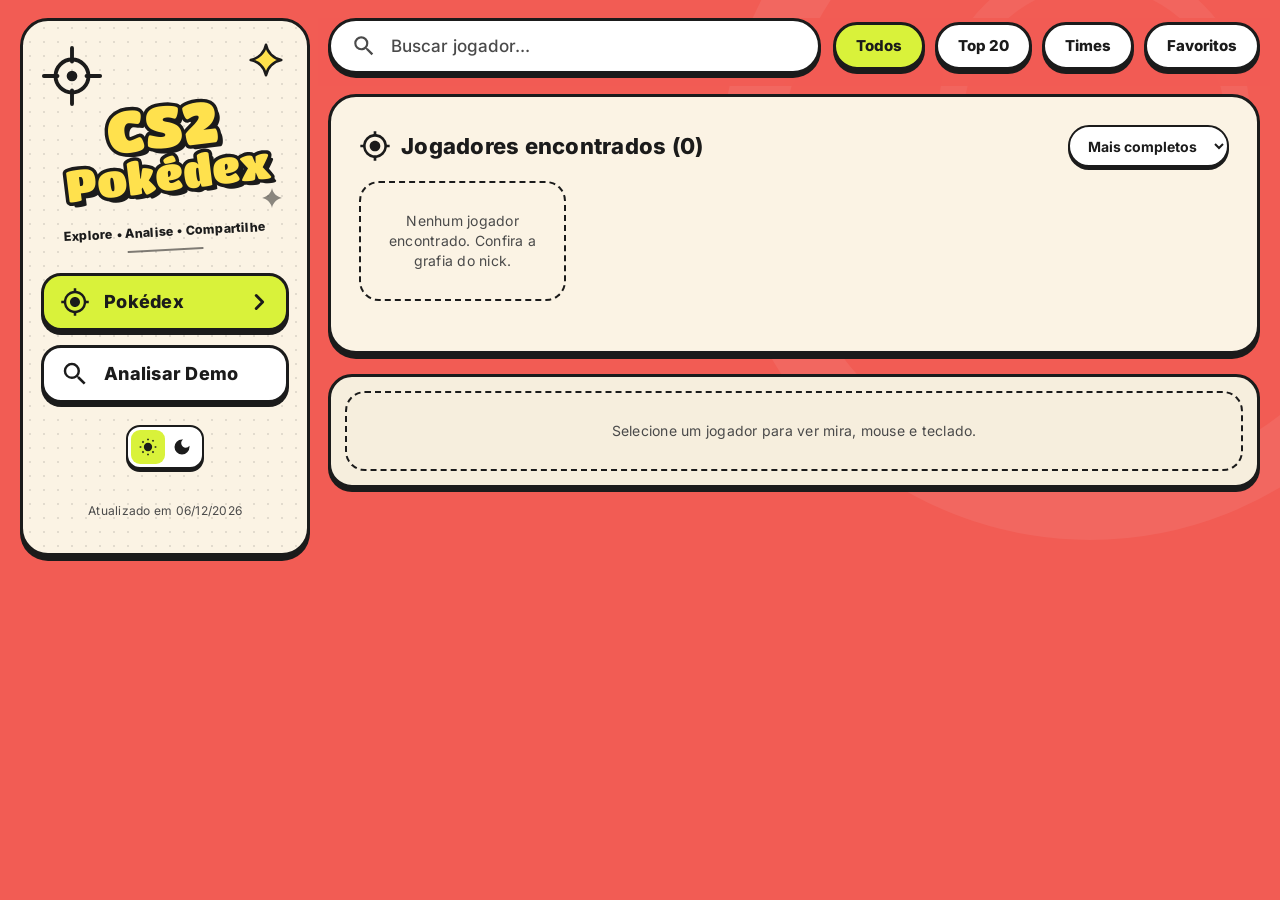
==== commit 93ecbc49: "Corrige botões HLTV/FACEIT trocados: links aplicados pela classe, não pela posição Co-Authored-By: C" ====
--- a/docs/index.html
+++ b/docs/index.html
@@ -184,6 +184,6 @@
 
 <script src="crosshair.js?v=20261117-video1"></script>
 <script>window.SD_BUILD_DATE = '__BUILD_DATE__';</script>
-<script src="app.js?v=20261120-8"></script>
+<script src="app.js?v=20261120-9"></script>
 </body>
 </html>
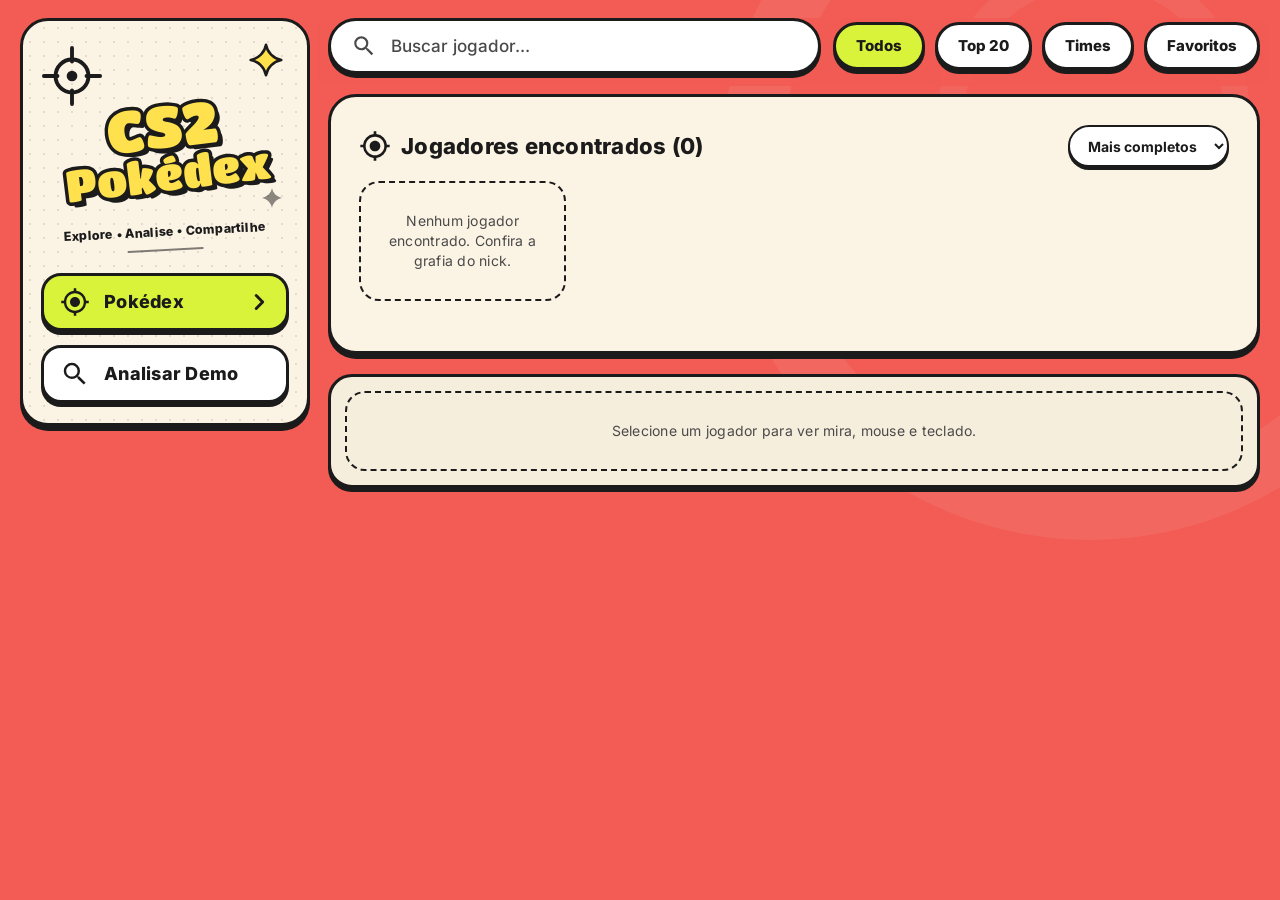
==== commit 120000c4: "Remove botão de tema escuro e o texto Atualizado em da barra lateral Co-Authored-By: Claude Sonnet 5" ====
--- a/docs/index.html
+++ b/docs/index.html
@@ -7,7 +7,7 @@
 <meta name="theme-color" content="#F25C54">
 <meta name="description" content="CS2 Pokédex: mira, viewmodel, mouse e teclado dos jogadores de CS2. Leia demos no navegador e pesquise setups de profissionais.">
 <title>CS2 Pokédex – Mira, viewmodel e setups de CS2</title>
-<script>try{var t=localStorage.getItem("cs2x:theme")||"light";document.documentElement.dataset.theme=t}catch(e){document.documentElement.dataset.theme="light"}</script>
+<script>document.documentElement.dataset.theme="light"</script>
 <link rel="stylesheet" href="fonts/fonts.css">
 <link rel="stylesheet" href="style.css?v=20261120-3">
 <link rel="preload" href="cybershoke-links.json" as="fetch" crossorigin>
@@ -38,11 +38,6 @@
   </div>
   <a href="#/inicio" data-page="inicio"><svg class="i" data-i="aim"></svg>Pokédex<svg class="chev" viewBox="0 0 24 24" fill="none" stroke="currentColor" stroke-width="3.2" stroke-linecap="round" stroke-linejoin="round" aria-hidden="true"><path d="M9 5l7 7-7 7"/></svg></a>
   <a href="#/demo" data-page="demo"><svg class="i" data-i="search"></svg>Analisar Demo</a>
-  <div class="theme side-theme" role="group" aria-label="Tema">
-    <button type="button" class="icon-btn" data-theme-set="light" aria-label="Tema claro"><svg class="i" data-i="sun"></svg></button>
-    <button type="button" class="icon-btn" data-theme-set="dark" aria-label="Tema escuro"><svg class="i" data-i="moon"></svg></button>
-  </div>
-  <p class="upd">Atualizado em <span id="upd"></span></p>
 </nav>
 
 <div class="col">
@@ -184,6 +179,6 @@
 
 <script src="crosshair.js?v=20261117-video1"></script>
 <script>window.SD_BUILD_DATE = '__BUILD_DATE__';</script>
-<script src="app.js?v=20261120-9"></script>
+<script src="app.js?v=20261123-1"></script>
 </body>
 </html>
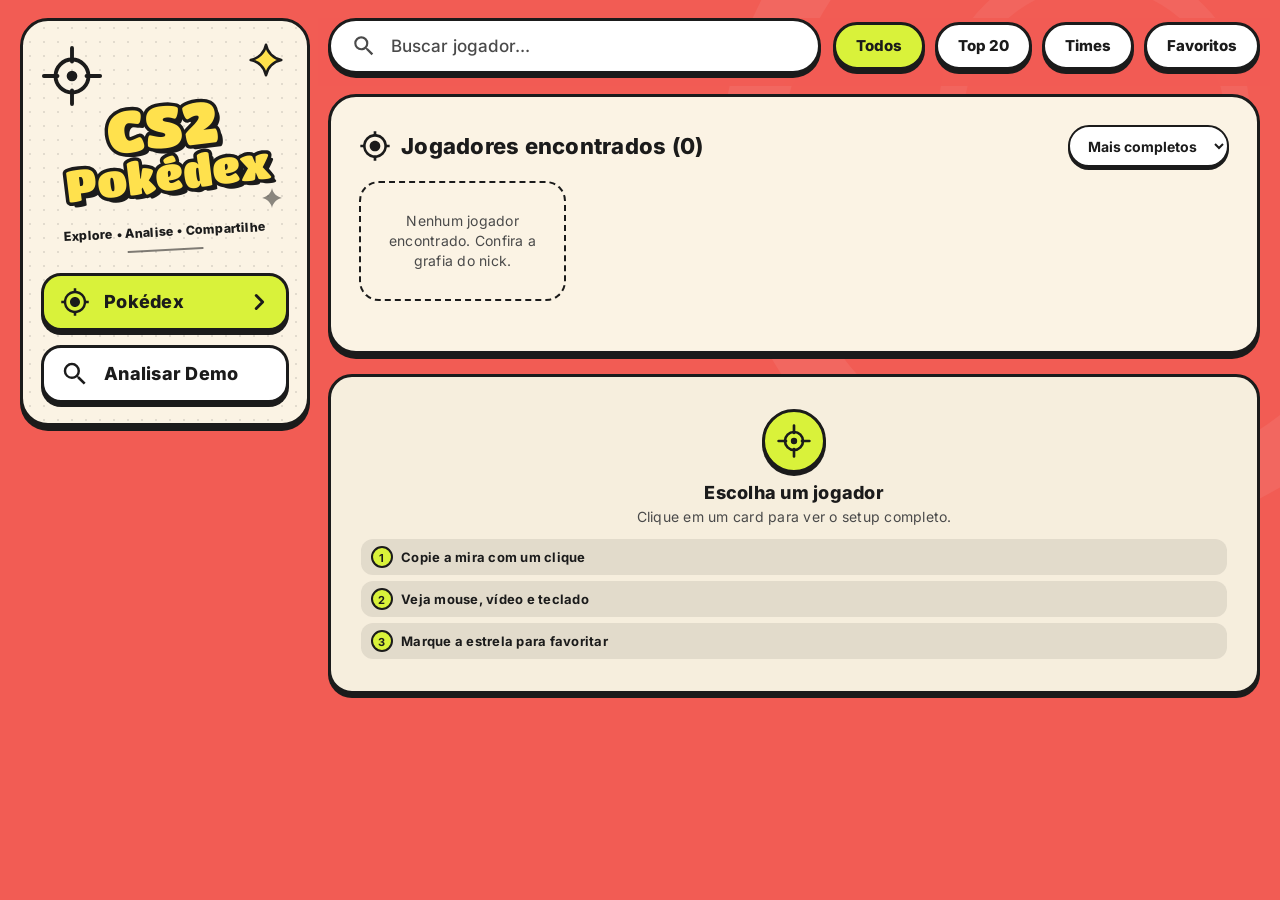
==== commit 2cca556d: "Pódio no Top 20, painel vazio com dicas e celular com filtros em fileira e 2 cards por linha Co-Auth" ====
--- a/docs/index.html
+++ b/docs/index.html
@@ -9,7 +9,7 @@
 <title>CS2 Pokédex – Mira, viewmodel e setups de CS2</title>
 <script>document.documentElement.dataset.theme="light"</script>
 <link rel="stylesheet" href="fonts/fonts.css">
-<link rel="stylesheet" href="style.css?v=20261120-3">
+<link rel="stylesheet" href="style.css?v=20261123-2">
 <link rel="preload" href="cybershoke-links.json" as="fetch" crossorigin>
 <link rel="preload" href="crosshairs.json" as="fetch" crossorigin>
 <link rel="preload" href="pro-meta.json" as="fetch" crossorigin>
@@ -179,6 +179,6 @@
 
 <script src="crosshair.js?v=20261117-video1"></script>
 <script>window.SD_BUILD_DATE = '__BUILD_DATE__';</script>
-<script src="app.js?v=20261123-1"></script>
+<script src="app.js?v=20261123-2"></script>
 </body>
 </html>
--- a/docs/style.css
+++ b/docs/style.css
@@ -778,3 +778,33 @@
   ::-webkit-scrollbar-button { display: none; }
   ::-webkit-scrollbar-corner { background: transparent; }
   @supports not selector(::-webkit-scrollbar) { * { scrollbar-width: thin; scrollbar-color: #F25C54 transparent; } }
+
+  /* Pódio do Top 20: medalha no número e anel colorido na foto */
+  .dcard-num.medal { display: inline-grid; place-items: center; min-width: 38px; height: 28px; padding: 0 9px; border: 2.5px solid #1B1B1B; border-radius: 999px; color: #1B1B1B; font: 400 16px/1 "Titan One", "Inter", sans-serif; box-shadow: 0 2px 0 #1B1B1B; }
+  .dcard-num.m1 { background: #FFC93C; } .dcard-num.m2 { background: #D5DBE0; } .dcard-num.m3 { background: #E6934F; }
+  .dcard.p1 { background-image: linear-gradient(#FFF6D6, transparent 55%); }
+  .dcard.p1 .dcard-av { box-shadow: 0 0 0 4px #FFC93C; } .dcard.p2 .dcard-av { box-shadow: 0 0 0 4px #D5DBE0; } .dcard.p3 .dcard-av { box-shadow: 0 0 0 4px #E6934F; }
+  .dcard-av img { object-position: center 12%; }
+
+  /* Painel vazio com convite e dicas */
+  .dex-hello { padding: 18px 16px; text-align: center; }
+  .dh-ic { display: grid; place-items: center; width: 64px; height: 64px; margin: 0 auto 10px; border: 3px solid var(--sd-border); border-radius: 50%; background: var(--sd-lime); box-shadow: 0 3px 0 var(--sd-border); color: #1B1B1B; }
+  .dex-hello h3 { margin: 0 0 4px; font-size: 18px; font-weight: 800; }
+  .dex-hello p { margin: 0 0 12px; color: var(--md-on-surface-variant); }
+  .dh-tips { display: grid; gap: 6px; text-align: left; }
+  .dh-tips span { display: flex; align-items: center; gap: 8px; padding: 7px 10px; border-radius: 12px; background: color-mix(in srgb, var(--sd-border) 9%, transparent); font-size: 13px; font-weight: 600; }
+  .dh-tips b { display: grid; place-items: center; width: 22px; height: 22px; flex: none; border: 2px solid var(--sd-border); border-radius: 50%; background: var(--sd-lime); color: #1B1B1B; font-size: 11px; }
+
+  /* Celular: filtros em uma fileira que rola e 2 cards por linha */
+  @media (max-width: 600px) {
+    .dex-chips { flex-wrap: nowrap; overflow-x: auto; margin: 0 -2px; padding: 0 2px 6px; scrollbar-width: none; flex: 1 1 100%; }
+    .dex-chips::-webkit-scrollbar { display: none; }
+    .dex-chips .chip { flex: none; white-space: nowrap; }
+    .dex-grid { grid-template-columns: 1fr 1fr; gap: 10px; }
+    .dcard { padding: 8px 8px 10px; border-radius: 16px; box-shadow: 0 3px 0 var(--sd-border); gap: 4px; }
+    .dcard-av { width: 64px; height: 64px; font-size: 28px; }
+    .dcard-name { font-size: 15px; line-height: 20px; }
+    .dcard-sub { font-size: 11.5px; line-height: 16px; }
+    .dcard-num { font-size: 12.5px; }
+    .dcard-tags .dtag { font-size: 10px; padding: 1px 7px; }
+  }
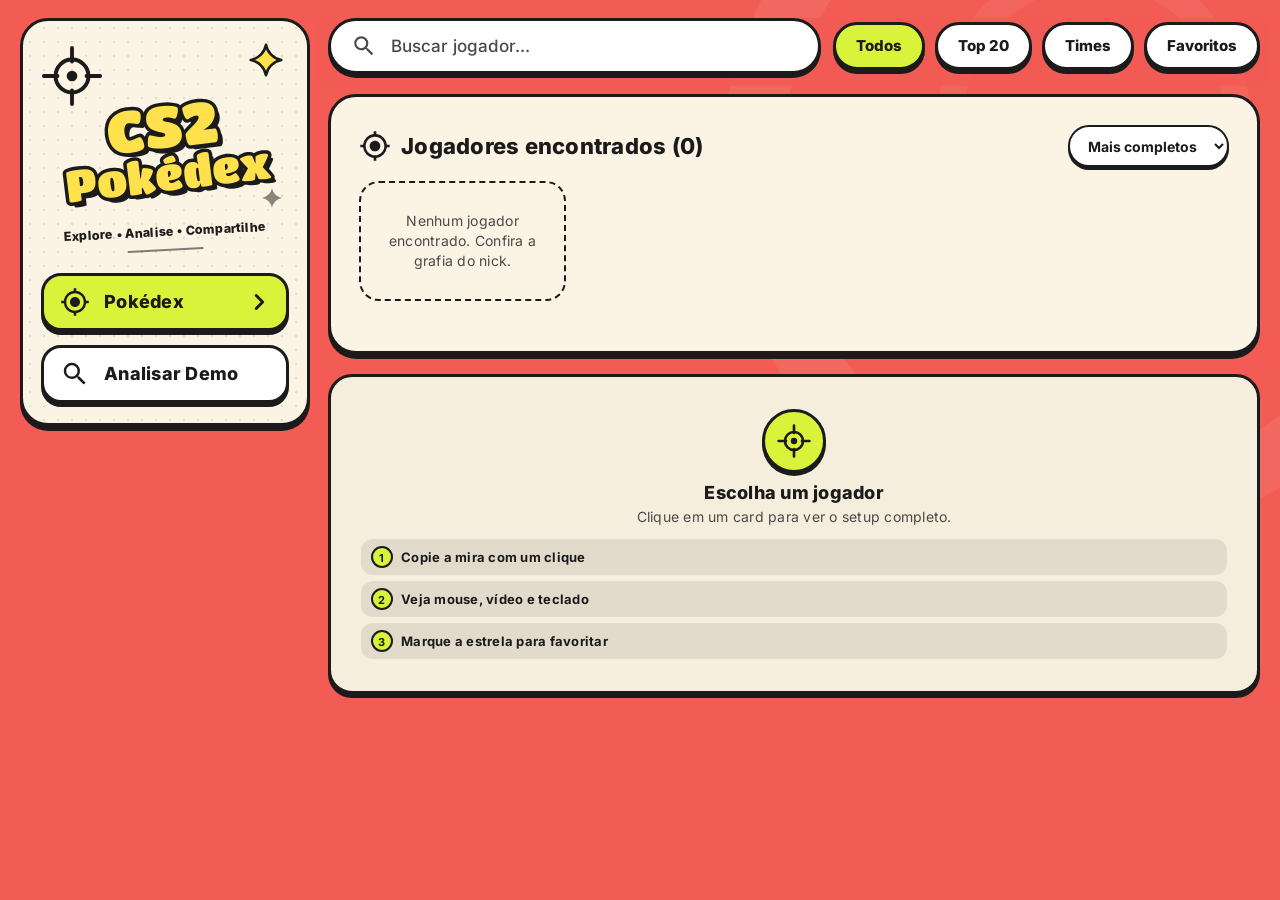
==== commit 5c3cc97e: "Painel do jogador: faixa coral lateral acompanha a rolagem (sem sobra no topo ao descer) Co-Authored" ====
--- a/docs/index.html
+++ b/docs/index.html
@@ -9,7 +9,7 @@
 <title>CS2 Pokédex – Mira, viewmodel e setups de CS2</title>
 <script>document.documentElement.dataset.theme="light"</script>
 <link rel="stylesheet" href="fonts/fonts.css">
-<link rel="stylesheet" href="style.css?v=20261123-2">
+<link rel="stylesheet" href="style.css?v=20261123-7">
 <link rel="preload" href="cybershoke-links.json" as="fetch" crossorigin>
 <link rel="preload" href="crosshairs.json" as="fetch" crossorigin>
 <link rel="preload" href="pro-meta.json" as="fetch" crossorigin>
@@ -179,6 +179,6 @@
 
 <script src="crosshair.js?v=20261117-video1"></script>
 <script>window.SD_BUILD_DATE = '__BUILD_DATE__';</script>
-<script src="app.js?v=20261123-2"></script>
+<script src="app.js?v=20261123-3"></script>
 </body>
 </html>
--- a/docs/style.css
+++ b/docs/style.css
@@ -808,3 +808,10 @@
     .dcard-num { font-size: 12.5px; }
     .dcard-tags .dtag { font-size: 10px; padding: 1px 7px; }
   }
+
+  /* Painel do jogador: a barra de rolagem começa abaixo da capa e não invade o canto arredondado */
+  .dex-detail::-webkit-scrollbar-track { margin: 112px 0 22px; }
+  .pd-cover { border-top-right-radius: 0; } /* a faixa termina reta ao lado da barra de rolagem */
+  @supports not selector(::-webkit-scrollbar) { .dex-detail { scrollbar-color: #F25C54 transparent; } }
+  /* A faixa coral continua por cima da barra de rolagem, até a borda arredondada do painel */
+  .dex-detail:has(.pd-cover) { background-image: linear-gradient(var(--md-surface-container), var(--md-surface-container)), linear-gradient(#1B1B1B, #1B1B1B), linear-gradient(#F25C54, #F25C54); background-repeat: no-repeat; background-attachment: local, scroll, scroll; background-position: 0 0, 0 calc(101px - var(--st, 0px)), 0 calc(0px - var(--st, 0px)); background-size: 100% 100%, 100% 3px, 100% 104px; }
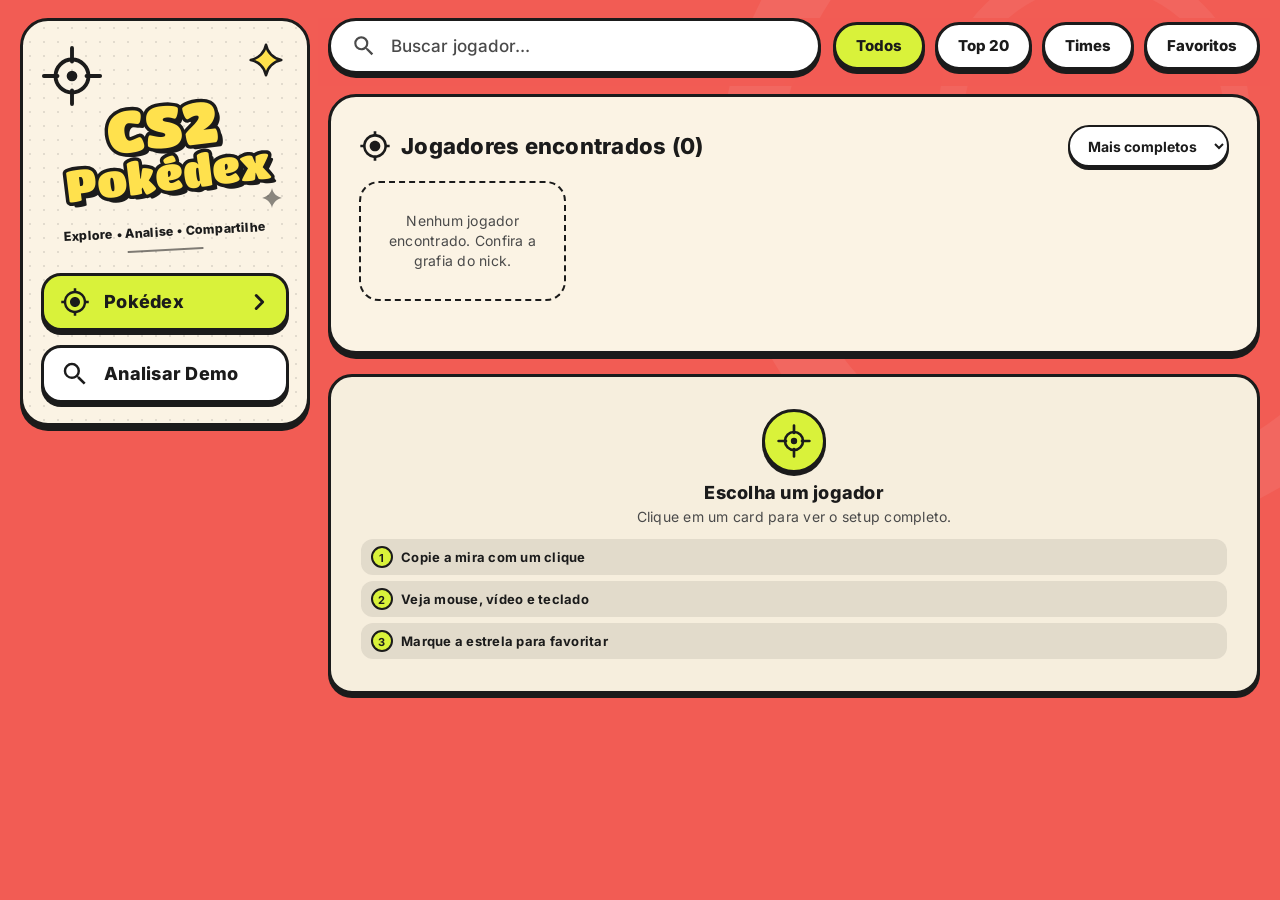
==== commit e4412c6c: "Demo: mostra cl_crosshair_screen_height na seção Vídeo Co-Authored-By: Claude Sonnet 5.5 <noreply@an" ====
--- a/docs/index.html
+++ b/docs/index.html
@@ -179,6 +179,6 @@
 
 <script src="crosshair.js?v=20261117-video1"></script>
 <script>window.SD_BUILD_DATE = '__BUILD_DATE__';</script>
-<script src="app.js?v=20261123-3"></script>
+<script src="app.js?v=20261127-1"></script>
 </body>
 </html>
--- a/docs/style.css
+++ b/docs/style.css
@@ -815,3 +815,4 @@
   @supports not selector(::-webkit-scrollbar) { .dex-detail { scrollbar-color: #F25C54 transparent; } }
   /* A faixa coral continua por cima da barra de rolagem, até a borda arredondada do painel */
   .dex-detail:has(.pd-cover) { background-image: linear-gradient(var(--md-surface-container), var(--md-surface-container)), linear-gradient(#1B1B1B, #1B1B1B), linear-gradient(#F25C54, #F25C54); background-repeat: no-repeat; background-attachment: local, scroll, scroll; background-position: 0 0, 0 calc(101px - var(--st, 0px)), 0 calc(0px - var(--st, 0px)); background-size: 100% 100%, 100% 3px, 100% 104px; }
+.pro-tiles dt span { overflow-wrap: anywhere; }
